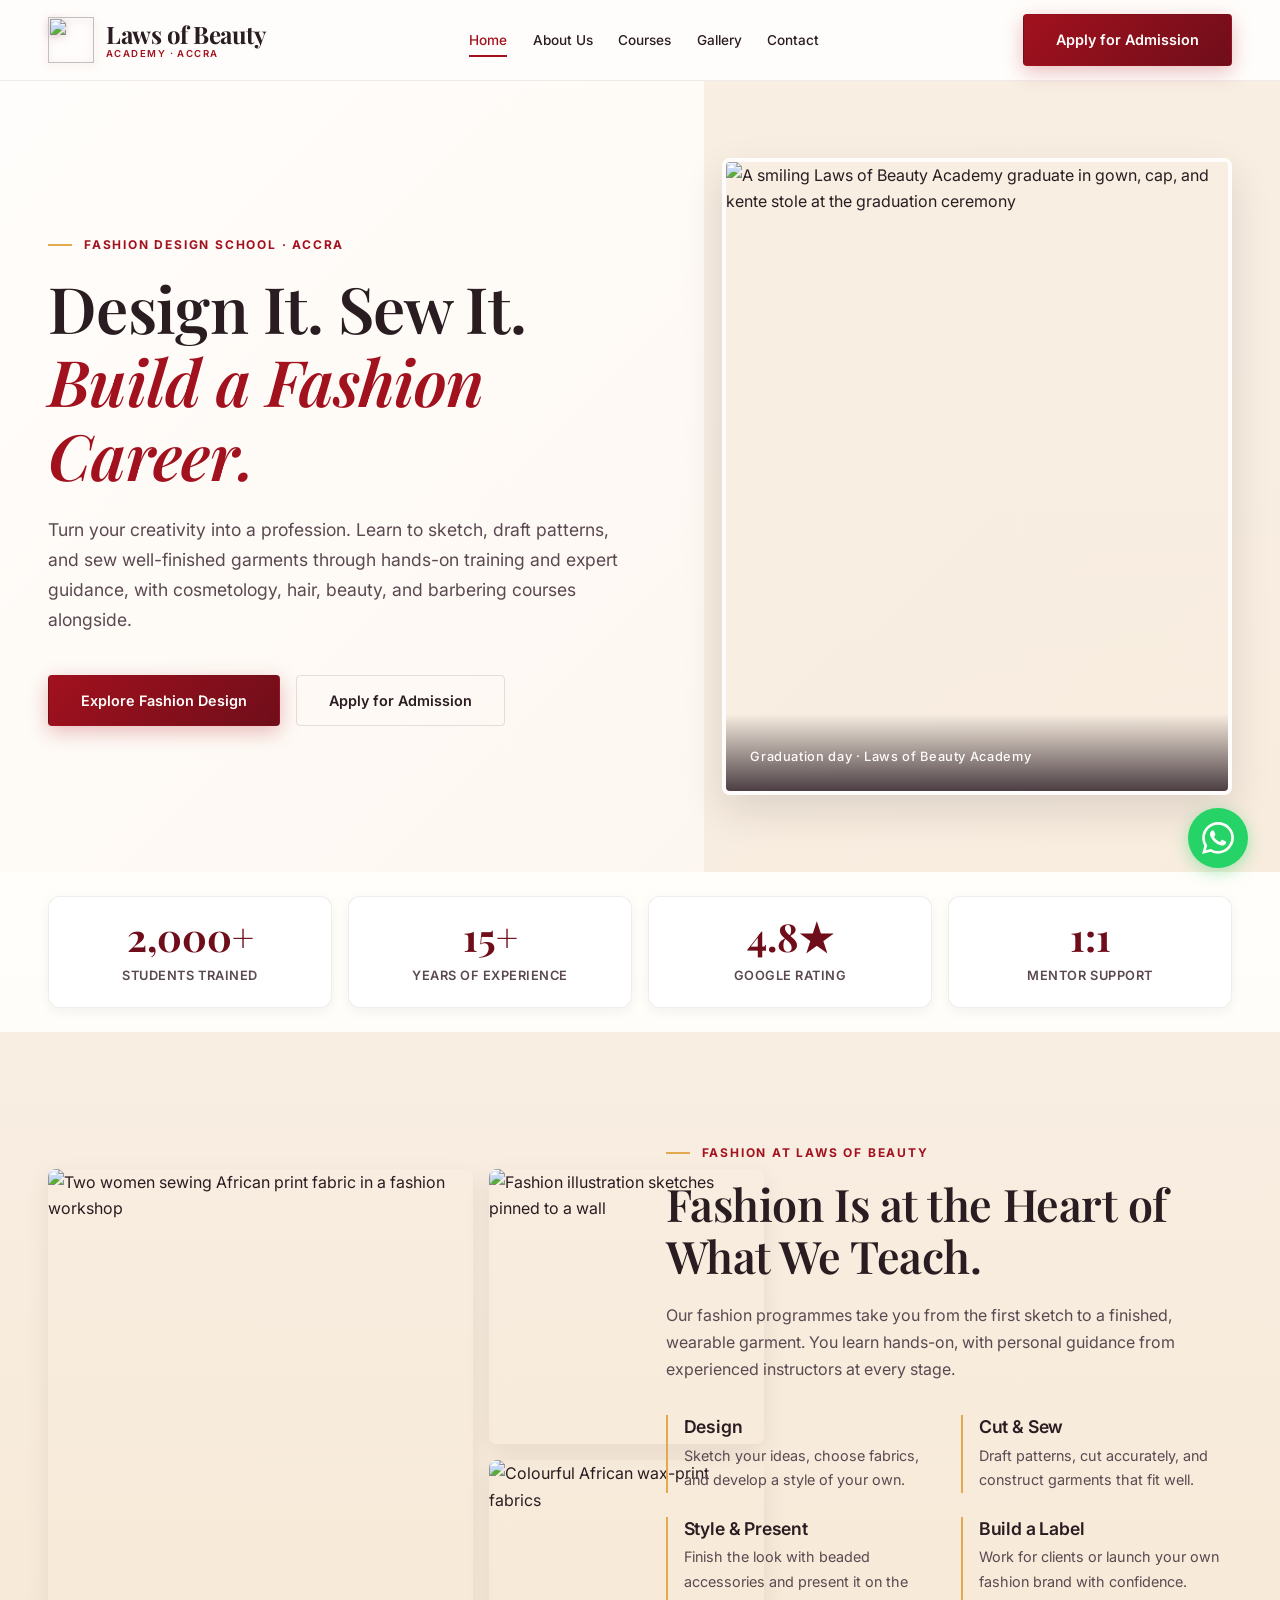
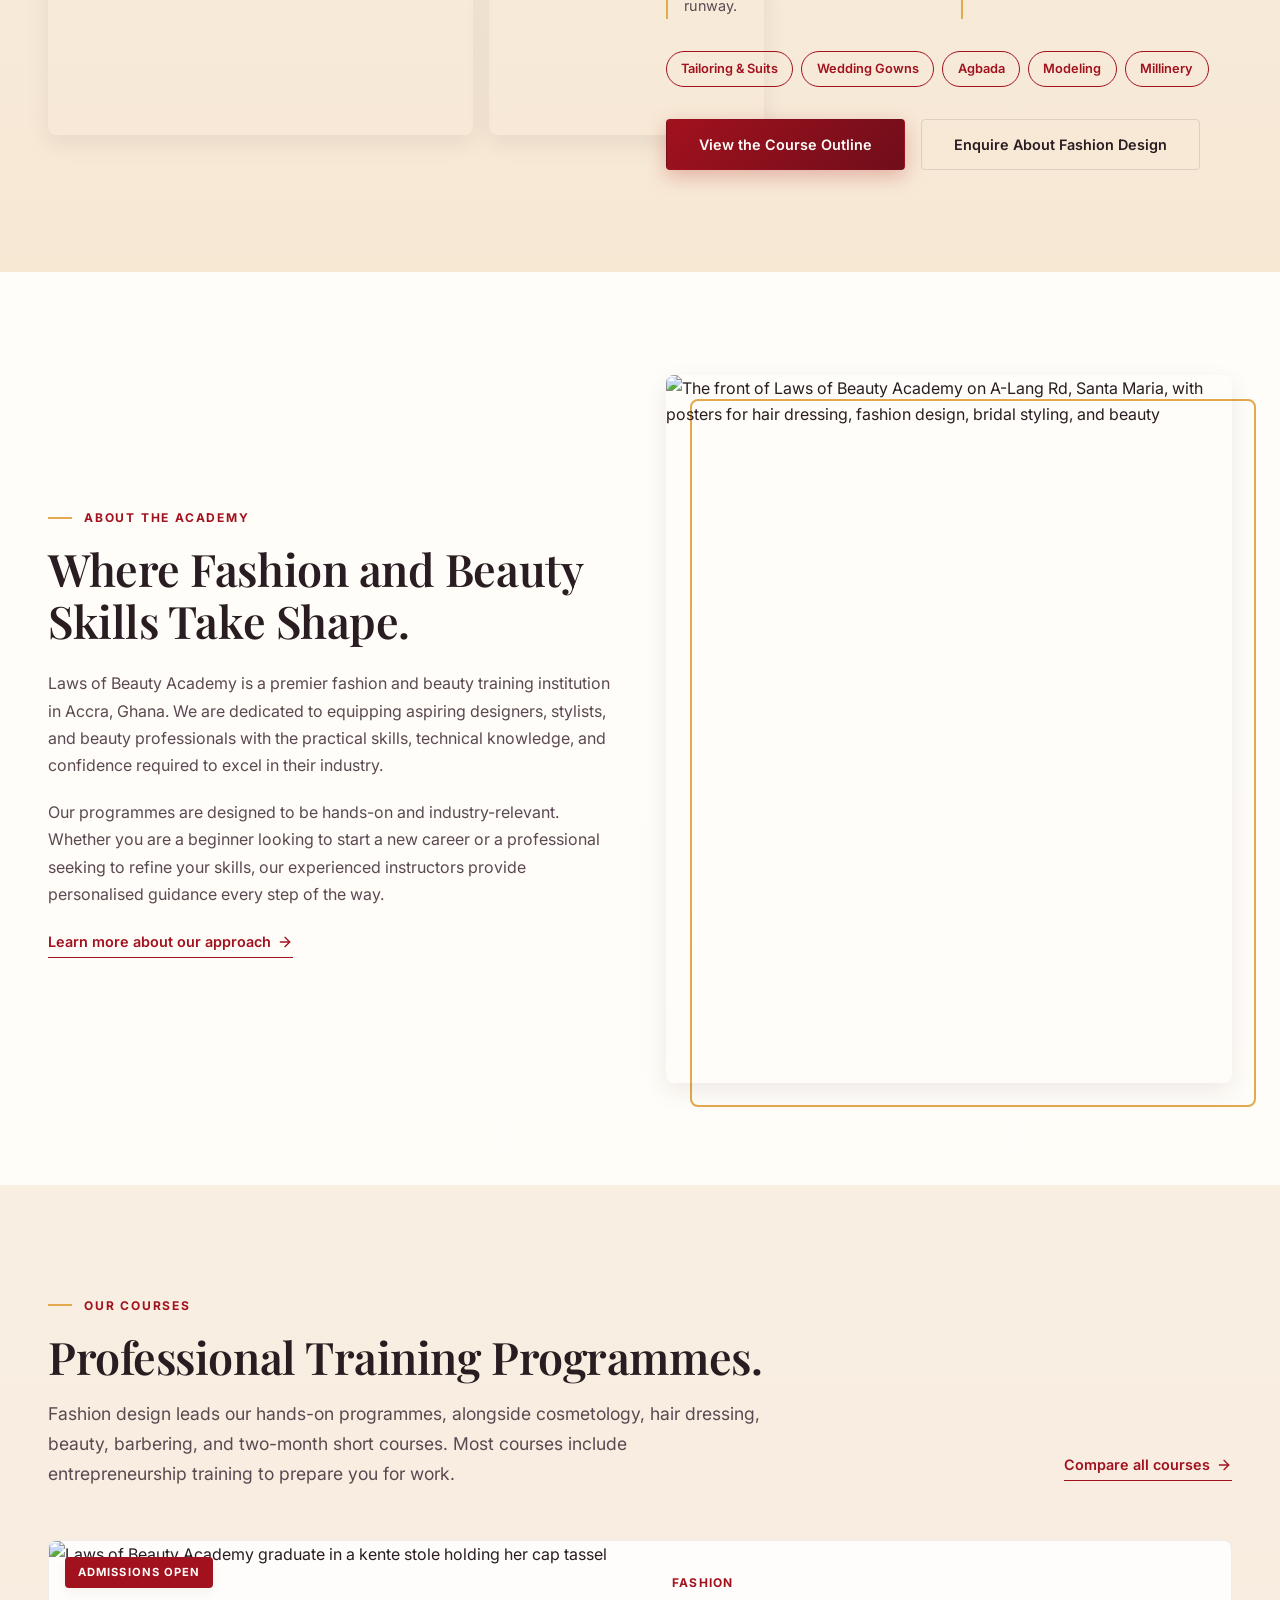
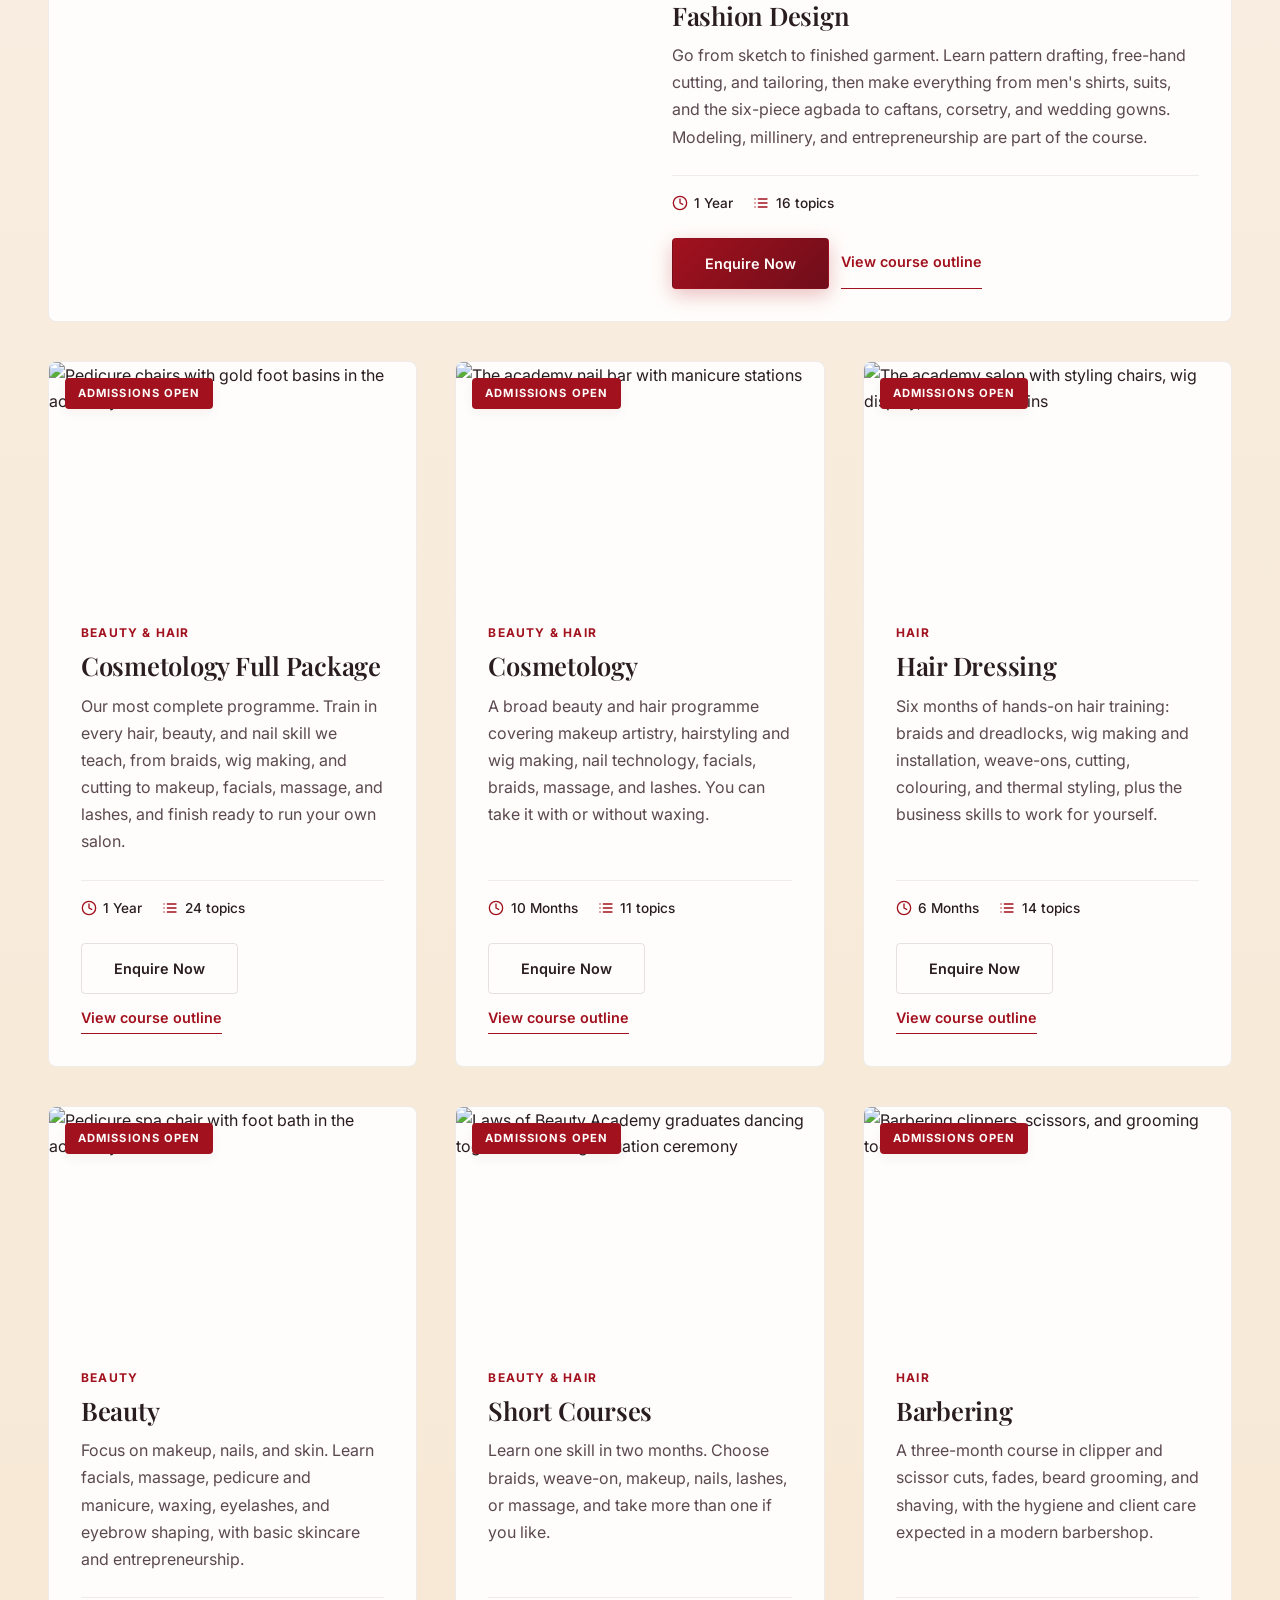
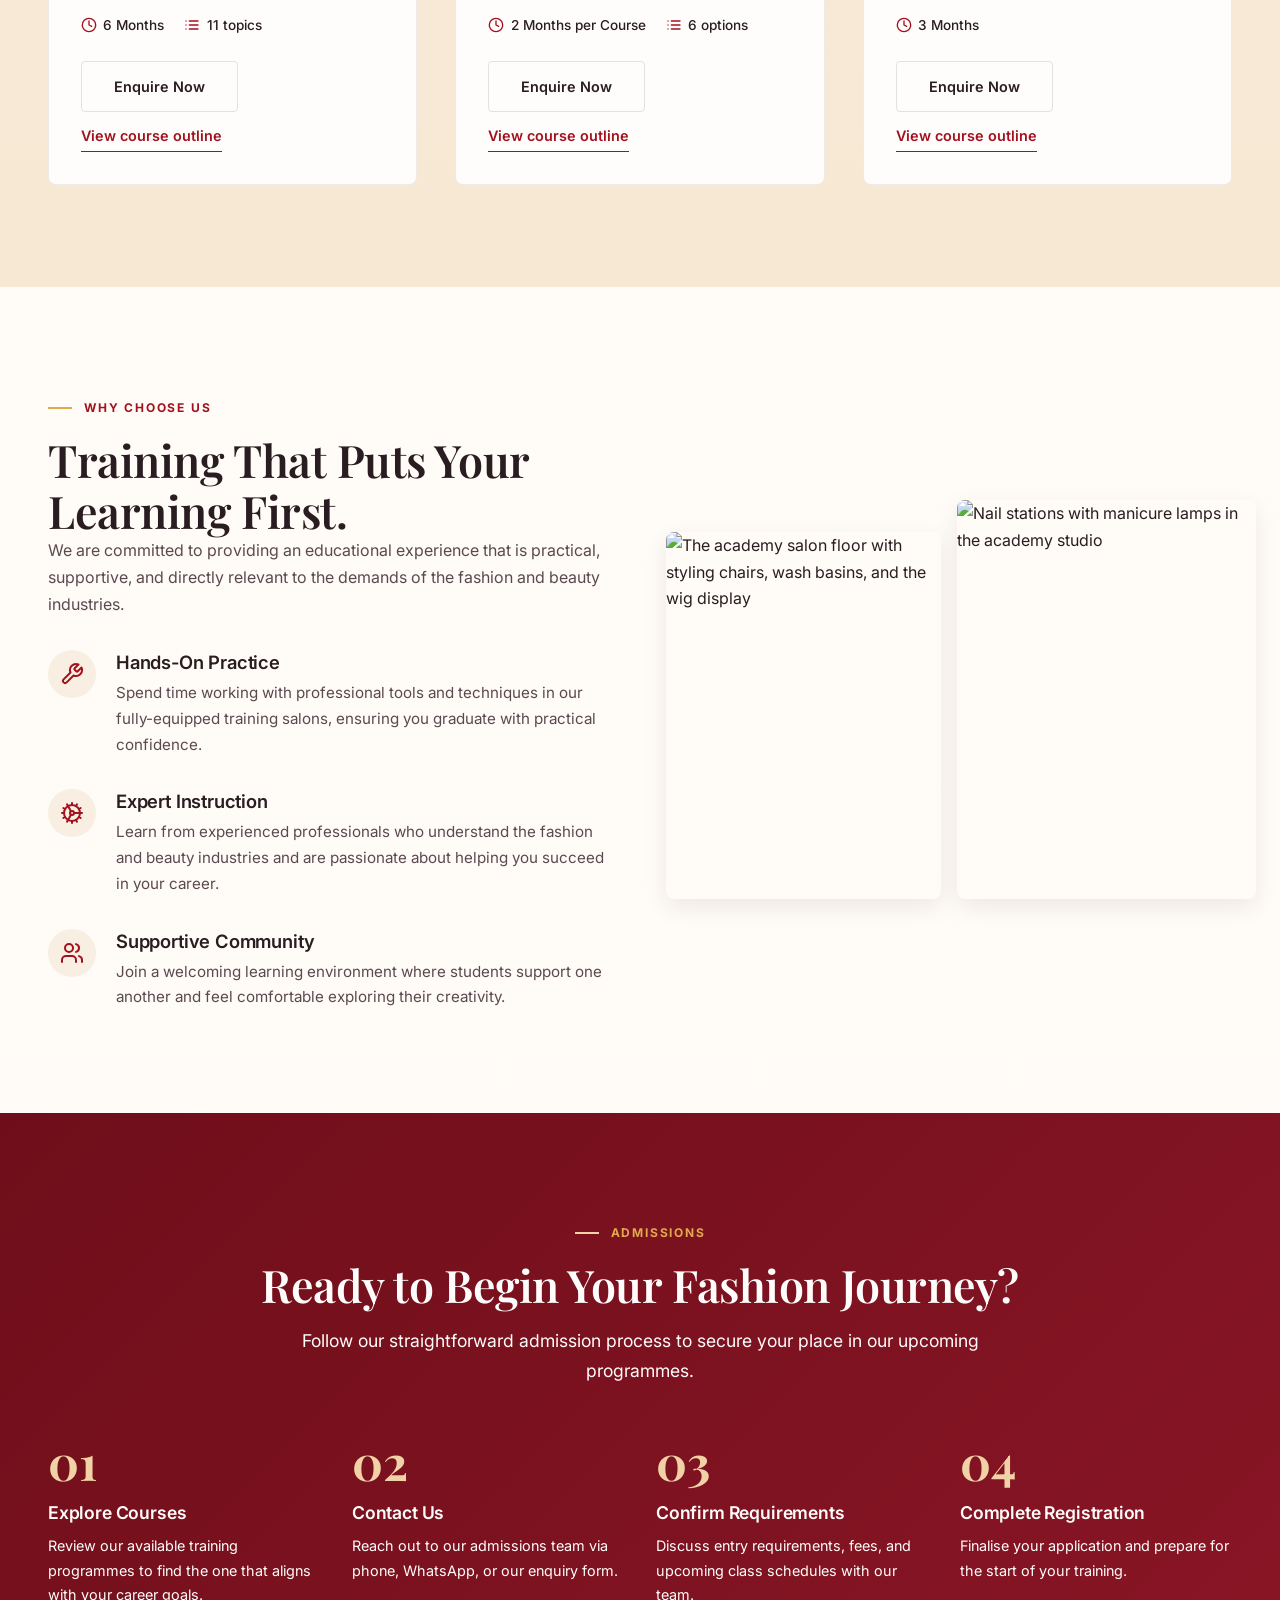
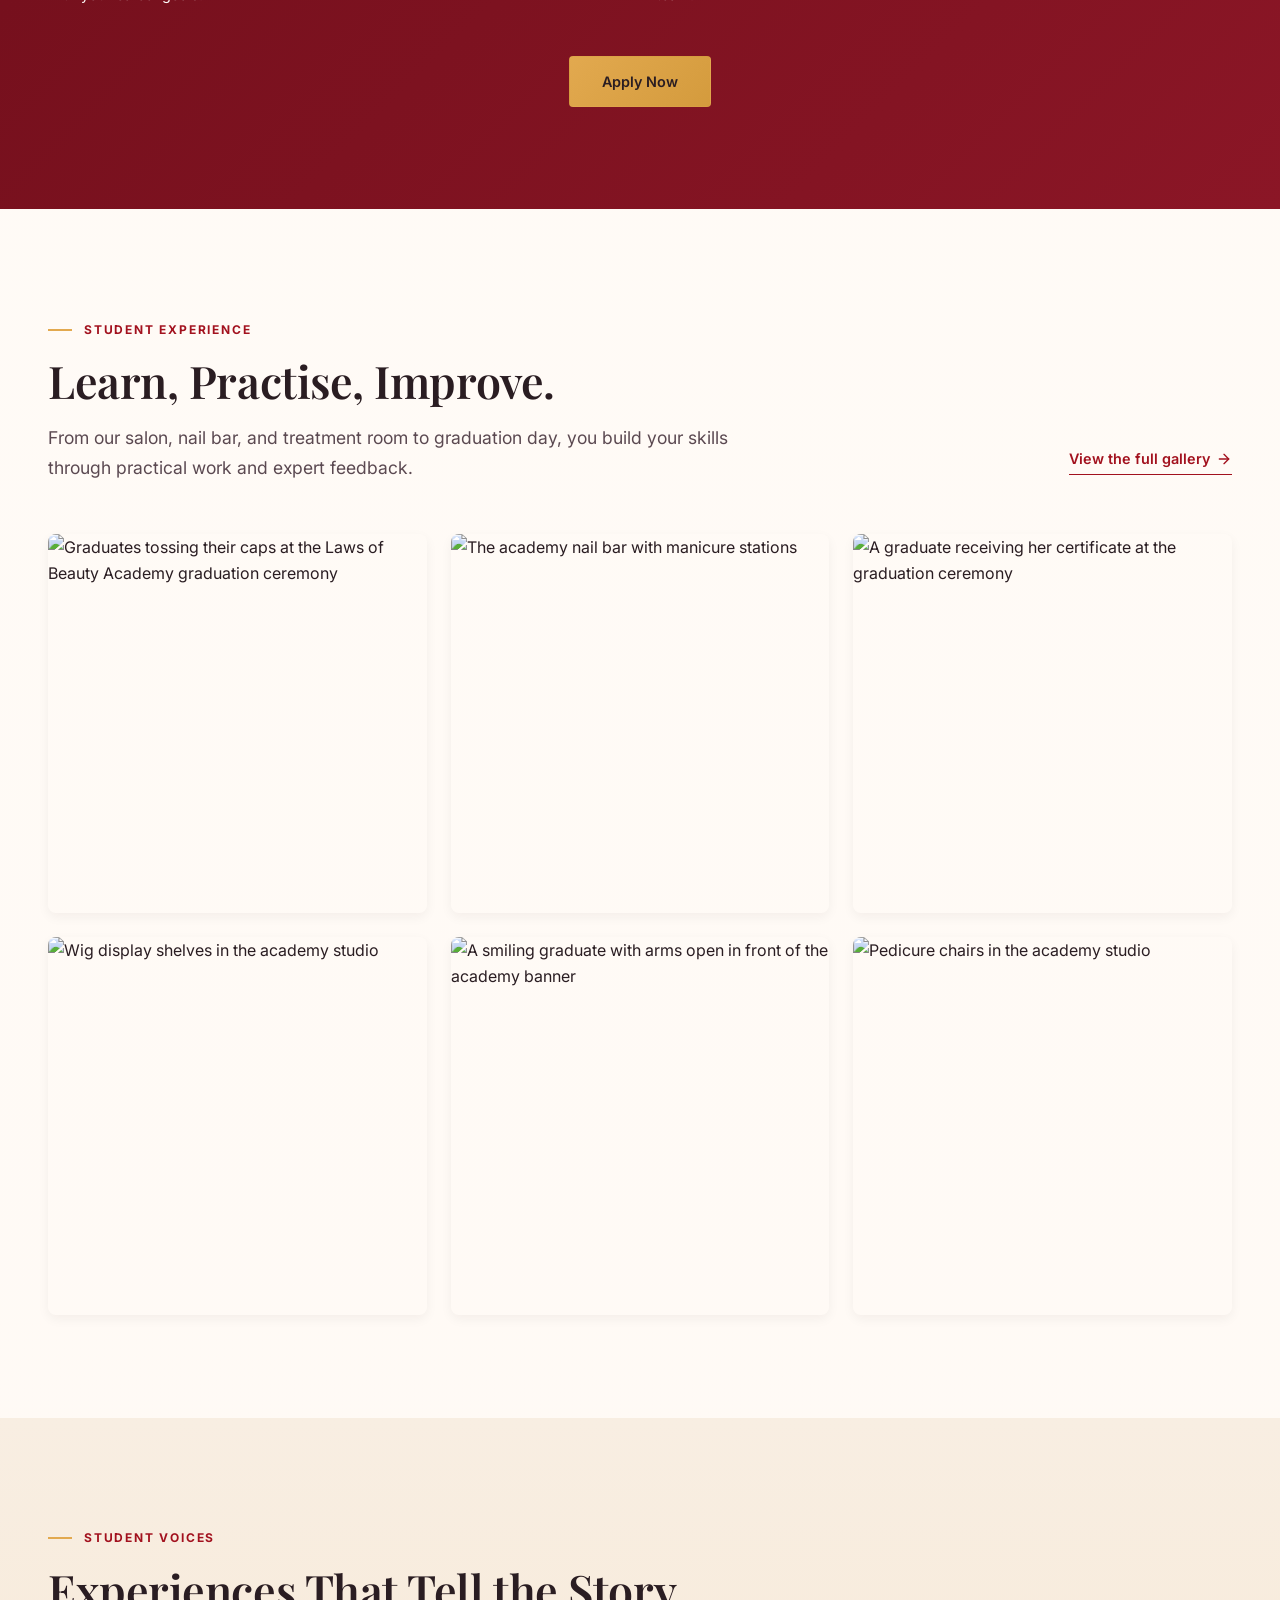
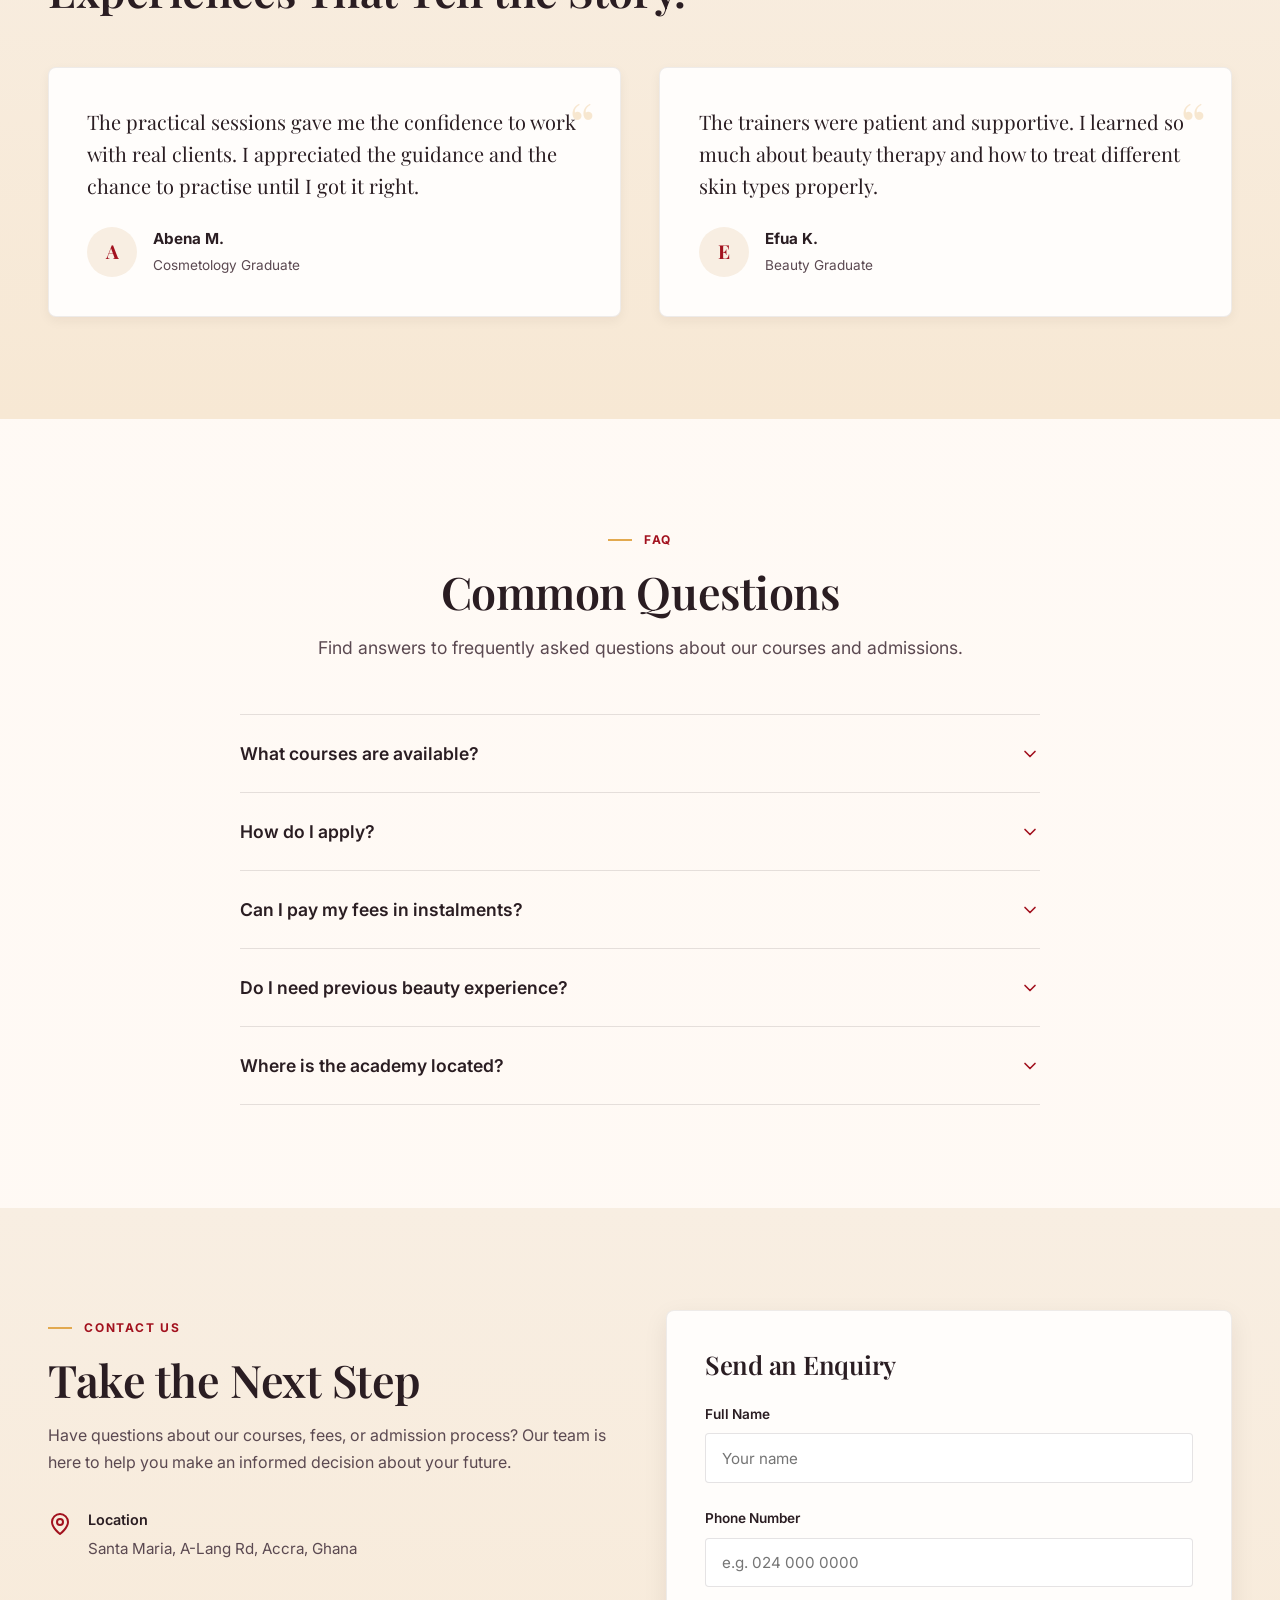
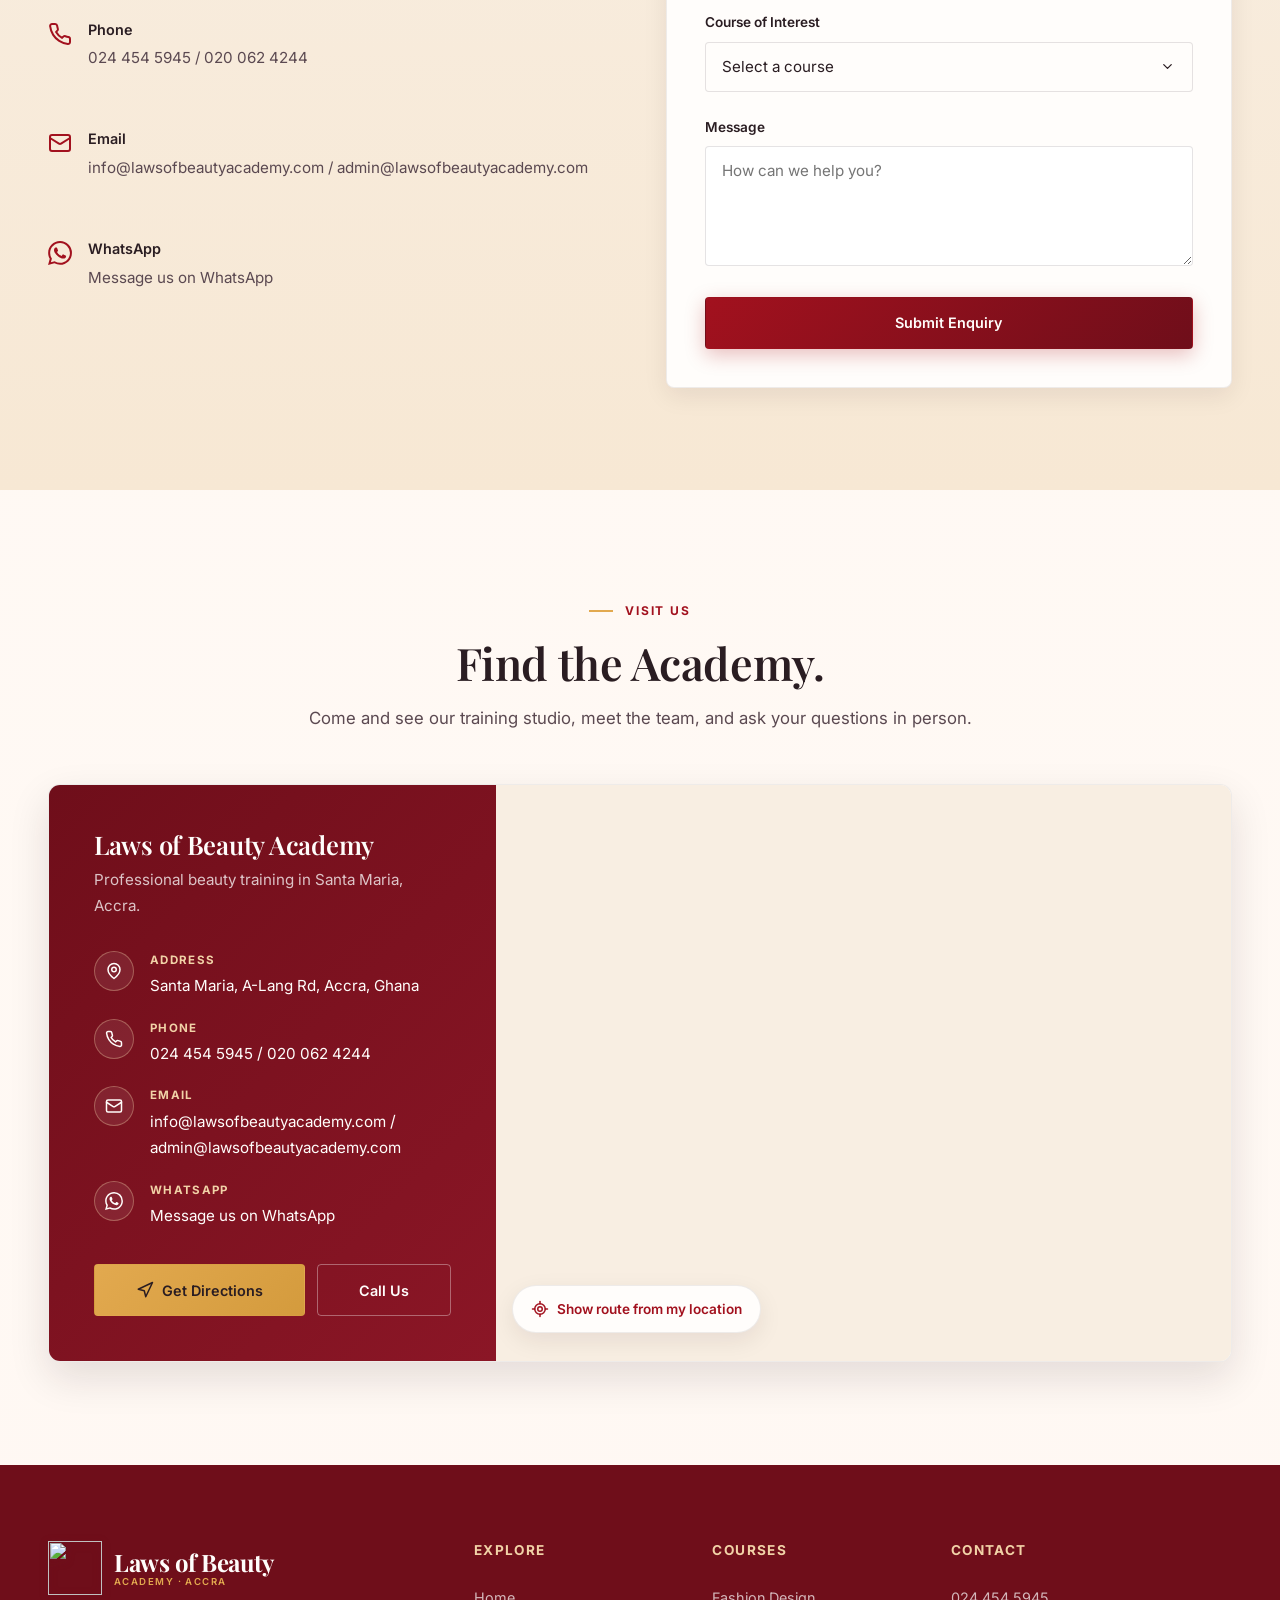
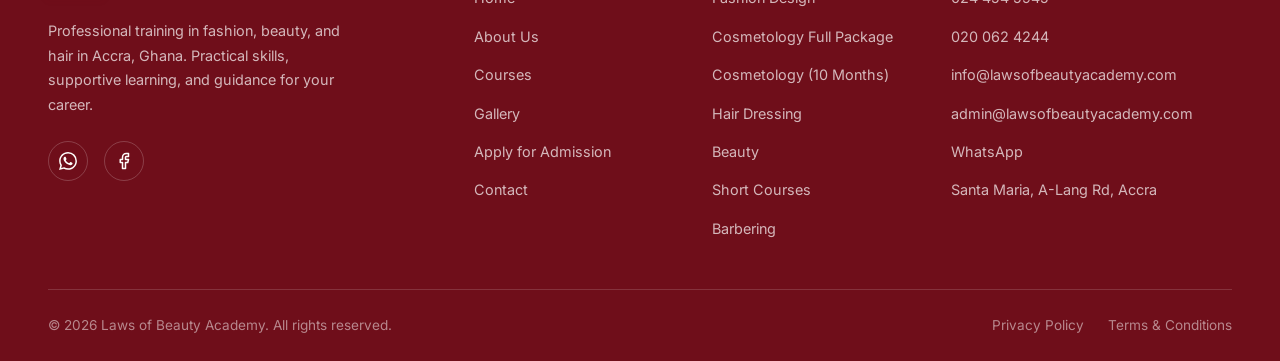
==== index.html @ aee8ca38 "Add academy email addresses, Google verification and .com domain - info@lawsofbeautyacademy.com and " ====
<!DOCTYPE html>
<html lang="en">
<head>
  <meta charset="UTF-8" />
  <meta name="viewport" content="width=device-width, initial-scale=1.0" />
  <meta name="theme-color" content="#6F0E1A" />

  <title>Laws of Beauty Academy | Fashion Design, Beauty &amp; Hair Training in Accra, Ghana</title>
  <meta name="description" content="Laws of Beauty Academy offers professional, hands-on training in Accra, Ghana. Courses in fashion design, cosmetology, hair dressing, beauty, barbering, and two-month short courses. Admissions in progress." />
  <meta name="robots" content="index, follow" />
  <meta name="google-site-verification" content="Buu4IGlBsAHcLjvgV3xppCVrr1PXDCC77AEnCCOS7qg" />
  <link rel="canonical" href="https://www.lawsofbeautyacademy.com/" />

  <meta property="og:type" content="website" />
  <meta property="og:site_name" content="Laws of Beauty Academy" />
  <meta property="og:locale" content="en_GH" />
  <meta property="og:title" content="Laws of Beauty Academy | Fashion Design, Beauty &amp; Hair Training in Accra, Ghana" />
  <meta property="og:description" content="Laws of Beauty Academy offers professional, hands-on training in Accra, Ghana. Courses in fashion design, cosmetology, hair dressing, beauty, barbering, and two-month short courses. Admissions in progress." />
  <meta property="og:url" content="https://www.lawsofbeautyacademy.com/" />
  <meta property="og:image" content="https://www.lawsofbeautyacademy.com/assets/img/og-image.png" />
  <meta property="og:image:width" content="1200" />
  <meta property="og:image:height" content="630" />
  <meta name="twitter:card" content="summary_large_image" />

  <link rel="icon" href="assets/img/favicon.ico" sizes="48x48" />
  <link rel="icon" href="assets/img/favicon-32.png" type="image/png" sizes="32x32" />
  <link rel="apple-touch-icon" href="assets/img/apple-touch-icon.png" />
  <link rel="manifest" href="site.webmanifest" />

  <link rel="preconnect" href="https://fonts.googleapis.com" />
  <link rel="preconnect" href="https://fonts.gstatic.com" crossorigin />
  <link rel="preconnect" href="https://images.unsplash.com" />
  <link href="https://fonts.googleapis.com/css2?family=Inter:wght@400;500;600;700&family=Playfair+Display:ital,wght@0,400;0,500;0,600;0,700;1,400;1,500&display=swap" rel="stylesheet" />
  <link rel="stylesheet" href="assets/css/styles.css" />
  <script type="application/ld+json">
  {
    "@context": "https://schema.org",
    "@type": [
      "EducationalOrganization",
      "LocalBusiness"
    ],
    "name": "Laws of Beauty Academy",
    "description": "Professional, hands-on training in fashion design, beauty, and hair in Accra, Ghana.",
    "url": "https://www.lawsofbeautyacademy.com/",
    "image": "https://www.lawsofbeautyacademy.com/assets/img/og-image.png",
    "logo": "https://www.lawsofbeautyacademy.com/assets/img/logo-full.jpg",
    "telephone": [
      "+233244545945",
      "+233200624244"
    ],
    "email": [
      "info@lawsofbeautyacademy.com",
      "admin@lawsofbeautyacademy.com"
    ],
    "address": {
      "@type": "PostalAddress",
      "streetAddress": "A-Lang Rd, Santa Maria",
      "addressLocality": "Accra",
      "addressCountry": "GH"
    },
    "geo": {
      "@type": "GeoCoordinates",
      "latitude": 5.5975005,
      "longitude": -0.2749825
    },
    "hasMap": "https://www.google.com/maps?cid=10413602134288226385"
  }
  </script>
</head>
<body>
  <a class="skip-link" href="#main">Skip to main content</a>

  <!-- ==========================================================================
       HEADER
       ========================================================================== -->
  <header class="site-header" id="site-header">
    <div class="container header-inner">
      <a href="index.html" class="logo" aria-label="Laws of Beauty Academy home">
        <img class="logo-mark" src="assets/img/logo-mark.webp" alt="" width="46" height="46" />
        <span class="logo-text">
          Laws of Beauty
          <small>Academy · Accra</small>
        </span>
      </a>

      <nav class="main-nav" aria-label="Main navigation">
        <a href="index.html" aria-current="page">Home</a>
        <a href="index.html#about">About Us</a>
        <a href="courses.html">Courses</a>
        <a href="gallery.html">Gallery</a>
        <a href="index.html#contact">Contact</a>
      </nav>

      <a href="apply.html" class="btn btn--primary header-cta">Apply for Admission</a>

      <button class="menu-toggle" id="menu-toggle" aria-label="Open navigation menu" aria-expanded="false" aria-controls="mobile-nav">
        <svg class="icon-menu" xmlns="http://www.w3.org/2000/svg" width="24" height="24" viewBox="0 0 24 24" fill="none" stroke="currentColor" stroke-width="2" stroke-linecap="round" stroke-linejoin="round"><line x1="4" x2="20" y1="6" y2="6"/><line x1="4" x2="20" y1="12" y2="12"/><line x1="4" x2="20" y1="18" y2="18"/></svg>
        <svg class="icon-close" xmlns="http://www.w3.org/2000/svg" width="24" height="24" viewBox="0 0 24 24" fill="none" stroke="currentColor" stroke-width="2" stroke-linecap="round" stroke-linejoin="round"><line x1="18" x2="6" y1="6" y2="18"/><line x1="6" x2="18" y1="6" y2="18"/></svg>
      </button>
    </div>
  </header>

  <nav class="mobile-nav" id="mobile-nav" aria-label="Mobile navigation">
    <a href="index.html" aria-current="page">Home</a>
    <a href="index.html#about">About Us</a>
    <a href="courses.html">Courses</a>
    <a href="gallery.html">Gallery</a>
    <a href="index.html#contact">Contact</a>
    <a href="apply.html" class="btn btn--primary">Apply for Admission</a>
  </nav>

  <main id="main">
    <!-- ==========================================================================
         HERO
         ========================================================================== -->
    <section class="hero">
      <div class="container hero-inner">
        <div class="hero-content">
          <span class="eyebrow">Fashion Design School · Accra</span>
          <h1>Design It. Sew It. <em>Build a Fashion Career.</em></h1>
          <p>
            Turn your creativity into a profession. Learn to sketch, draft patterns, and sew well-finished garments through hands-on training and expert guidance, with cosmetology, hair, beauty, and barbering courses alongside.
          </p>
          <div class="btn-group">
            <a href="#fashion" class="btn btn--primary">Explore Fashion Design</a>
            <a href="apply.html?course=fashion-design#application-form" class="btn btn--secondary">Apply for Admission</a>
          </div>
        </div>
        <div class="hero-media">
          <img
            src="assets/img/graduation/graduate-waving.webp"
            alt="A smiling Laws of Beauty Academy graduate in gown, cap, and kente stole at the graduation ceremony"
            width="600" height="900" fetchpriority="high"
          />
          <div class="hero-media-caption">Graduation day · Laws of Beauty Academy</div>
        </div>
      </div>
    </section>

    <section class="section stats-strip" aria-label="Academy highlights">
      <div class="container">
        <div class="stats-grid">
          <div class="stat-card">
            <strong>2,000+</strong>
            <span>Students Trained</span>
          </div>
          <div class="stat-card">
            <strong>15+</strong>
            <span>Years of Experience</span>
          </div>
          <div class="stat-card">
            <strong>4.8★</strong>
            <span>Google Rating</span>
          </div>
          <div class="stat-card">
            <strong>1:1</strong>
            <span>Mentor Support</span>
          </div>
        </div>
      </div>
    </section>

    <!-- ==========================================================================
         FASHION SPOTLIGHT
         ========================================================================== -->
    <section class="section section--cream" id="fashion">
      <div class="container">
        <div class="fashion-grid">
          <div class="fashion-media">
            <img src="https://images.unsplash.com/photo-1790943780822-9918073fe9f1?q=80&w=900&auto=format&fit=crop" alt="Two women sewing African print fabric in a fashion workshop" width="600" height="800" loading="lazy" decoding="async" />
            <img src="https://images.unsplash.com/photo-1557777586-f6682739fcf3?q=80&w=600&auto=format&fit=crop" alt="Fashion illustration sketches pinned to a wall" width="400" height="400" loading="lazy" decoding="async" />
            <img src="https://images.unsplash.com/photo-1768212565426-58b089b6386d?q=80&w=600&auto=format&fit=crop" alt="Colourful African wax-print fabrics" width="400" height="400" loading="lazy" decoding="async" />
          </div>

          <div class="fashion-content">
            <span class="eyebrow">Fashion at Laws of Beauty</span>
            <h2>Fashion Is at the Heart of What We Teach.</h2>
            <p>Our fashion programmes take you from the first sketch to a finished, wearable garment. You learn hands-on, with personal guidance from experienced instructors at every stage.</p>

            <div class="fashion-pillars">
              <div class="fashion-pillar">
                <h4>Design</h4>
                <p>Sketch your ideas, choose fabrics, and develop a style of your own.</p>
              </div>
              <div class="fashion-pillar">
                <h4>Cut &amp; Sew</h4>
                <p>Draft patterns, cut accurately, and construct garments that fit well.</p>
              </div>
              <div class="fashion-pillar">
                <h4>Style &amp; Present</h4>
                <p>Finish the look with beaded accessories and present it on the runway.</p>
              </div>
              <div class="fashion-pillar">
                <h4>Build a Label</h4>
                <p>Work for clients or launch your own fashion brand with confidence.</p>
              </div>
            </div>

            <div class="fashion-courses" aria-label="Fashion design topics">
              <a href="courses.html#fashion-design">Tailoring &amp; Suits</a>
              <a href="courses.html#fashion-design">Wedding Gowns</a>
              <a href="courses.html#fashion-design">Agbada</a>
              <a href="courses.html#fashion-design">Modeling</a>
              <a href="courses.html#fashion-design">Millinery</a>
            </div>

            <div class="btn-group">
              <a href="courses.html#fashion-design" class="btn btn--primary">View the Course Outline</a>
              <a href="apply.html?course=fashion-design#application-form" class="btn btn--secondary">Enquire About Fashion Design</a>
            </div>
          </div>
        </div>
      </div>
    </section>

    <!-- ==========================================================================
         ABOUT
         ========================================================================== -->
    <section class="section" id="about">
      <div class="container">
        <div class="about-grid">
          <div class="about-content">
            <span class="eyebrow">About the Academy</span>
            <h2>Where Fashion and Beauty Skills Take Shape.</h2>
            <p>
              Laws of Beauty Academy is a premier fashion and beauty training institution in Accra, Ghana. We are dedicated to equipping aspiring designers, stylists, and beauty professionals with the practical skills, technical knowledge, and confidence required to excel in their industry.
            </p>
            <p>
              Our programmes are designed to be hands-on and industry-relevant. Whether you are a beginner looking to start a new career or a professional seeking to refine your skills, our experienced instructors provide personalised guidance every step of the way.
            </p>
            <a href="#experience" class="text-link">
              Learn more about our approach
              <svg xmlns="http://www.w3.org/2000/svg" width="16" height="16" viewBox="0 0 24 24" fill="none" stroke="currentColor" stroke-width="2" stroke-linecap="round" stroke-linejoin="round"><line x1="5" x2="19" y1="12" y2="12"/><polyline points="12 5 19 12 12 19"/></svg>
            </a>
          </div>
          <div class="about-media">
            <img
              src="assets/img/graduation/academy-front.webp"
              alt="The front of Laws of Beauty Academy on A-Lang Rd, Santa Maria, with posters for hair dressing, fashion design, bridal styling, and beauty"
              width="600" height="750" loading="lazy"
            />
          </div>
        </div>
      </div>
    </section>

    <!-- ==========================================================================
         COURSES
         ========================================================================== -->
    <section class="section section--cream" id="courses">
      <div class="container">
        <div class="section-header section-header--split">
          <div>
            <span class="eyebrow">Our Courses</span>
            <h2>Professional Training Programmes.</h2>
            <p>Fashion design leads our hands-on programmes, alongside cosmetology, hair dressing, beauty, barbering, and two-month short courses. Most courses include entrepreneurship training to prepare you for work.</p>
          </div>
          <a href="courses.html" class="text-link">
            Compare all courses
            <svg xmlns="http://www.w3.org/2000/svg" width="16" height="16" viewBox="0 0 24 24" fill="none" stroke="currentColor" stroke-width="2" stroke-linecap="round" stroke-linejoin="round" aria-hidden="true"><line x1="5" x2="19" y1="12" y2="12"/><polyline points="12 5 19 12 12 19"/></svg>
          </a>
        </div>

        <div class="course-grid">

          <article class="course-card course-card--featured">
            <div class="course-card__image">
              <img src="assets/img/graduation/graduate-tassel.webp" alt="Laws of Beauty Academy graduate in a kente stole holding her cap tassel" width="800" height="500" loading="lazy" decoding="async" />
              <span class="course-card__status course-card__status--open">Admissions Open</span>
            </div>
            <div class="course-card__body">
              <span class="course-card__category">Fashion</span>
              <h3>Fashion Design</h3>
              <p>Go from sketch to finished garment. Learn pattern drafting, free-hand cutting, and tailoring, then make everything from men's shirts, suits, and the six-piece agbada to caftans, corsetry, and wedding gowns. Modeling, millinery, and entrepreneurship are part of the course.</p>
              <div class="course-card__meta">
                <span class="course-meta-item"><svg xmlns="http://www.w3.org/2000/svg" viewBox="0 0 24 24" fill="none" stroke="currentColor" stroke-width="2" stroke-linecap="round" stroke-linejoin="round" aria-hidden="true"><circle cx="12" cy="12" r="10"/><polyline points="12 6 12 12 16 14"/></svg> 1 Year</span>
                <span class="course-meta-item"><svg xmlns="http://www.w3.org/2000/svg" viewBox="0 0 24 24" fill="none" stroke="currentColor" stroke-width="2" stroke-linecap="round" stroke-linejoin="round" aria-hidden="true"><line x1="8" y1="6" x2="21" y2="6"/><line x1="8" y1="12" x2="21" y2="12"/><line x1="8" y1="18" x2="21" y2="18"/><line x1="3" y1="6" x2="3.01" y2="6"/><line x1="3" y1="12" x2="3.01" y2="12"/><line x1="3" y1="18" x2="3.01" y2="18"/></svg> 16 topics</span>
              </div>
              <div class="course-card__actions">
                <a href="apply.html?course=fashion-design#application-form" class="btn btn--primary">Enquire Now</a>
                <a href="courses.html#fashion-design" class="text-link">View course outline</a>
              </div>
            </div>
          </article>

          <article class="course-card">
            <div class="course-card__image">
              <img src="assets/img/studio/pedicure-thrones.webp" alt="Pedicure chairs with gold foot basins in the academy studio" width="600" height="375" loading="lazy" decoding="async" />
              <span class="course-card__status course-card__status--open">Admissions Open</span>
            </div>
            <div class="course-card__body">
              <span class="course-card__category">Beauty &amp; Hair</span>
              <h3>Cosmetology Full Package</h3>
              <p>Our most complete programme. Train in every hair, beauty, and nail skill we teach, from braids, wig making, and cutting to makeup, facials, massage, and lashes, and finish ready to run your own salon.</p>
              <div class="course-card__meta">
                <span class="course-meta-item"><svg xmlns="http://www.w3.org/2000/svg" viewBox="0 0 24 24" fill="none" stroke="currentColor" stroke-width="2" stroke-linecap="round" stroke-linejoin="round" aria-hidden="true"><circle cx="12" cy="12" r="10"/><polyline points="12 6 12 12 16 14"/></svg> 1 Year</span>
                <span class="course-meta-item"><svg xmlns="http://www.w3.org/2000/svg" viewBox="0 0 24 24" fill="none" stroke="currentColor" stroke-width="2" stroke-linecap="round" stroke-linejoin="round" aria-hidden="true"><line x1="8" y1="6" x2="21" y2="6"/><line x1="8" y1="12" x2="21" y2="12"/><line x1="8" y1="18" x2="21" y2="18"/><line x1="3" y1="6" x2="3.01" y2="6"/><line x1="3" y1="12" x2="3.01" y2="12"/><line x1="3" y1="18" x2="3.01" y2="18"/></svg> 24 topics</span>
              </div>
              <div class="course-card__actions">
                <a href="apply.html?course=cosmetology-full#application-form" class="btn btn--secondary">Enquire Now</a>
                <a href="courses.html#cosmetology-full" class="text-link">View course outline</a>
              </div>
            </div>
          </article>

          <article class="course-card">
            <div class="course-card__image">
              <img src="assets/img/studio/nail-bar-overview.webp" alt="The academy nail bar with manicure stations" width="600" height="375" loading="lazy" decoding="async" />
              <span class="course-card__status course-card__status--open">Admissions Open</span>
            </div>
            <div class="course-card__body">
              <span class="course-card__category">Beauty &amp; Hair</span>
              <h3>Cosmetology</h3>
              <p>A broad beauty and hair programme covering makeup artistry, hairstyling and wig making, nail technology, facials, braids, massage, and lashes. You can take it with or without waxing.</p>
              <div class="course-card__meta">
                <span class="course-meta-item"><svg xmlns="http://www.w3.org/2000/svg" viewBox="0 0 24 24" fill="none" stroke="currentColor" stroke-width="2" stroke-linecap="round" stroke-linejoin="round" aria-hidden="true"><circle cx="12" cy="12" r="10"/><polyline points="12 6 12 12 16 14"/></svg> 10 Months</span>
                <span class="course-meta-item"><svg xmlns="http://www.w3.org/2000/svg" viewBox="0 0 24 24" fill="none" stroke="currentColor" stroke-width="2" stroke-linecap="round" stroke-linejoin="round" aria-hidden="true"><line x1="8" y1="6" x2="21" y2="6"/><line x1="8" y1="12" x2="21" y2="12"/><line x1="8" y1="18" x2="21" y2="18"/><line x1="3" y1="6" x2="3.01" y2="6"/><line x1="3" y1="12" x2="3.01" y2="12"/><line x1="3" y1="18" x2="3.01" y2="18"/></svg> 11 topics</span>
              </div>
              <div class="course-card__actions">
                <a href="apply.html?course=cosmetology#application-form" class="btn btn--secondary">Enquire Now</a>
                <a href="courses.html#cosmetology" class="text-link">View course outline</a>
              </div>
            </div>
          </article>

          <article class="course-card">
            <div class="course-card__image">
              <img src="assets/img/studio/salon-overview.webp" alt="The academy salon with styling chairs, wig display, and wash basins" width="600" height="375" loading="lazy" decoding="async" />
              <span class="course-card__status course-card__status--open">Admissions Open</span>
            </div>
            <div class="course-card__body">
              <span class="course-card__category">Hair</span>
              <h3>Hair Dressing</h3>
              <p>Six months of hands-on hair training: braids and dreadlocks, wig making and installation, weave-ons, cutting, colouring, and thermal styling, plus the business skills to work for yourself.</p>
              <div class="course-card__meta">
                <span class="course-meta-item"><svg xmlns="http://www.w3.org/2000/svg" viewBox="0 0 24 24" fill="none" stroke="currentColor" stroke-width="2" stroke-linecap="round" stroke-linejoin="round" aria-hidden="true"><circle cx="12" cy="12" r="10"/><polyline points="12 6 12 12 16 14"/></svg> 6 Months</span>
                <span class="course-meta-item"><svg xmlns="http://www.w3.org/2000/svg" viewBox="0 0 24 24" fill="none" stroke="currentColor" stroke-width="2" stroke-linecap="round" stroke-linejoin="round" aria-hidden="true"><line x1="8" y1="6" x2="21" y2="6"/><line x1="8" y1="12" x2="21" y2="12"/><line x1="8" y1="18" x2="21" y2="18"/><line x1="3" y1="6" x2="3.01" y2="6"/><line x1="3" y1="12" x2="3.01" y2="12"/><line x1="3" y1="18" x2="3.01" y2="18"/></svg> 14 topics</span>
              </div>
              <div class="course-card__actions">
                <a href="apply.html?course=hair-dressing#application-form" class="btn btn--secondary">Enquire Now</a>
                <a href="courses.html#hair-dressing" class="text-link">View course outline</a>
              </div>
            </div>
          </article>

          <article class="course-card">
            <div class="course-card__image">
              <img src="assets/img/studio/pedicure-spa-chair.webp" alt="Pedicure spa chair with foot bath in the academy studio" width="600" height="375" loading="lazy" decoding="async" />
              <span class="course-card__status course-card__status--open">Admissions Open</span>
            </div>
            <div class="course-card__body">
              <span class="course-card__category">Beauty</span>
              <h3>Beauty</h3>
              <p>Focus on makeup, nails, and skin. Learn facials, massage, pedicure and manicure, waxing, eyelashes, and eyebrow shaping, with basic skincare and entrepreneurship.</p>
              <div class="course-card__meta">
                <span class="course-meta-item"><svg xmlns="http://www.w3.org/2000/svg" viewBox="0 0 24 24" fill="none" stroke="currentColor" stroke-width="2" stroke-linecap="round" stroke-linejoin="round" aria-hidden="true"><circle cx="12" cy="12" r="10"/><polyline points="12 6 12 12 16 14"/></svg> 6 Months</span>
                <span class="course-meta-item"><svg xmlns="http://www.w3.org/2000/svg" viewBox="0 0 24 24" fill="none" stroke="currentColor" stroke-width="2" stroke-linecap="round" stroke-linejoin="round" aria-hidden="true"><line x1="8" y1="6" x2="21" y2="6"/><line x1="8" y1="12" x2="21" y2="12"/><line x1="8" y1="18" x2="21" y2="18"/><line x1="3" y1="6" x2="3.01" y2="6"/><line x1="3" y1="12" x2="3.01" y2="12"/><line x1="3" y1="18" x2="3.01" y2="18"/></svg> 11 topics</span>
              </div>
              <div class="course-card__actions">
                <a href="apply.html?course=beauty#application-form" class="btn btn--secondary">Enquire Now</a>
                <a href="courses.html#beauty" class="text-link">View course outline</a>
              </div>
            </div>
          </article>

          <article class="course-card">
            <div class="course-card__image">
              <img src="assets/img/graduation/graduates-dancing.webp" alt="Laws of Beauty Academy graduates dancing together at their graduation ceremony" width="600" height="375" loading="lazy" decoding="async" />
              <span class="course-card__status course-card__status--open">Admissions Open</span>
            </div>
            <div class="course-card__body">
              <span class="course-card__category">Beauty &amp; Hair</span>
              <h3>Short Courses</h3>
              <p>Learn one skill in two months. Choose braids, weave-on, makeup, nails, lashes, or massage, and take more than one if you like.</p>
              <div class="course-card__meta">
                <span class="course-meta-item"><svg xmlns="http://www.w3.org/2000/svg" viewBox="0 0 24 24" fill="none" stroke="currentColor" stroke-width="2" stroke-linecap="round" stroke-linejoin="round" aria-hidden="true"><circle cx="12" cy="12" r="10"/><polyline points="12 6 12 12 16 14"/></svg> 2 Months per Course</span>
                <span class="course-meta-item"><svg xmlns="http://www.w3.org/2000/svg" viewBox="0 0 24 24" fill="none" stroke="currentColor" stroke-width="2" stroke-linecap="round" stroke-linejoin="round" aria-hidden="true"><line x1="8" y1="6" x2="21" y2="6"/><line x1="8" y1="12" x2="21" y2="12"/><line x1="8" y1="18" x2="21" y2="18"/><line x1="3" y1="6" x2="3.01" y2="6"/><line x1="3" y1="12" x2="3.01" y2="12"/><line x1="3" y1="18" x2="3.01" y2="18"/></svg> 6 options</span>
              </div>
              <div class="course-card__actions">
                <a href="apply.html?course=short-courses#application-form" class="btn btn--secondary">Enquire Now</a>
                <a href="courses.html#short-courses" class="text-link">View course outline</a>
              </div>
            </div>
          </article>

          <article class="course-card">
            <div class="course-card__image">
              <img src="https://images.unsplash.com/photo-1621605815971-fbc98d665033?q=80&w=800&auto=format&fit=crop" alt="Barbering clippers, scissors, and grooming tools" width="600" height="375" loading="lazy" decoding="async" />
              <span class="course-card__status course-card__status--open">Admissions Open</span>
            </div>
            <div class="course-card__body">
              <span class="course-card__category">Hair</span>
              <h3>Barbering</h3>
              <p>A three-month course in clipper and scissor cuts, fades, beard grooming, and shaving, with the hygiene and client care expected in a modern barbershop.</p>
              <div class="course-card__meta">
                <span class="course-meta-item"><svg xmlns="http://www.w3.org/2000/svg" viewBox="0 0 24 24" fill="none" stroke="currentColor" stroke-width="2" stroke-linecap="round" stroke-linejoin="round" aria-hidden="true"><circle cx="12" cy="12" r="10"/><polyline points="12 6 12 12 16 14"/></svg> 3 Months</span>
              </div>
              <div class="course-card__actions">
                <a href="apply.html?course=barbering#application-form" class="btn btn--secondary">Enquire Now</a>
                <a href="courses.html#barbering" class="text-link">View course outline</a>
              </div>
            </div>
          </article>
        </div>
      </div>
    </section>

    <!-- ==========================================================================
         WHY CHOOSE US
         ========================================================================== -->
    <section class="section">
      <div class="container">
        <div class="why-grid">
          <div class="why-content">
            <span class="eyebrow">Why Choose Us</span>
            <h2>Training That Puts Your Learning First.</h2>
            <p>We are committed to providing an educational experience that is practical, supportive, and directly relevant to the demands of the fashion and beauty industries.</p>
            
            <div class="why-list">
              <div class="why-item">
                <div class="why-item__icon">
                  <svg xmlns="http://www.w3.org/2000/svg" width="24" height="24" viewBox="0 0 24 24" fill="none" stroke="currentColor" stroke-width="2" stroke-linecap="round" stroke-linejoin="round"><path d="M14.7 6.3a1 1 0 0 0 0 1.4l1.6 1.6a1 1 0 0 0 1.4 0l3.77-3.77a6 6 0 0 1-7.94 7.94l-6.91 6.91a2.12 2.12 0 0 1-3-3l6.91-6.91a6 6 0 0 1 7.94-7.94l-3.76 3.76z"/></svg>
                </div>
                <div>
                  <h4>Hands-On Practice</h4>
                  <p>Spend time working with professional tools and techniques in our fully-equipped training salons, ensuring you graduate with practical confidence.</p>
                </div>
              </div>
              
              <div class="why-item">
                <div class="why-item__icon">
                  <svg xmlns="http://www.w3.org/2000/svg" width="24" height="24" viewBox="0 0 24 24" fill="none" stroke="currentColor" stroke-width="2" stroke-linecap="round" stroke-linejoin="round"><path d="M12 20a8 8 0 1 0 0-16 8 8 0 0 0 0 16Z"/><path d="M12 14a2 2 0 1 0 0-4 2 2 0 0 0 0 4Z"/><path d="M12 2v2"/><path d="M12 22v-2"/><path d="m17 20.66-1-1.73"/><path d="M11 10.27 7 3.34"/><path d="m20.66 17-1.73-1"/><path d="m3.34 7 1.73 1"/><path d="M14 12h8"/><path d="M2 12h2"/><path d="m20.66 7-1.73 1"/><path d="m3.34 17 1.73-1"/><path d="m17 3.34-1 1.73"/><path d="m11 13.73-4 6.93"/></svg>
                </div>
                <div>
                  <h4>Expert Instruction</h4>
                  <p>Learn from experienced professionals who understand the fashion and beauty industries and are passionate about helping you succeed in your career.</p>
                </div>
              </div>
              
              <div class="why-item">
                <div class="why-item__icon">
                  <svg xmlns="http://www.w3.org/2000/svg" width="24" height="24" viewBox="0 0 24 24" fill="none" stroke="currentColor" stroke-width="2" stroke-linecap="round" stroke-linejoin="round"><path d="M16 21v-2a4 4 0 0 0-4-4H6a4 4 0 0 0-4 4v2"/><circle cx="9" cy="7" r="4"/><path d="M22 21v-2a4 4 0 0 0-3-3.87"/><path d="M16 3.13a4 4 0 0 1 0 7.75"/></svg>
                </div>
                <div>
                  <h4>Supportive Community</h4>
                  <p>Join a welcoming learning environment where students support one another and feel comfortable exploring their creativity.</p>
                </div>
              </div>
            </div>
          </div>
          <div class="why-media">
            <img src="assets/img/studio/salon-floor.webp" alt="The academy salon floor with styling chairs, wash basins, and the wig display" width="400" height="533" loading="lazy" decoding="async" />
            <img src="assets/img/studio/nail-station.webp" alt="Nail stations with manicure lamps in the academy studio" width="400" height="533" loading="lazy" decoding="async" />
          </div>
        </div>
      </div>
    </section>

    <!-- ==========================================================================
         ADMISSION PROCESS
         ========================================================================== -->
    <section class="section section--maroon" id="admission">
      <div class="container">
        <div class="section-header section-header--center">
          <span class="eyebrow">Admissions</span>
          <h2>Ready to Begin Your Fashion Journey?</h2>
          <p>Follow our straightforward admission process to secure your place in our upcoming programmes.</p>
        </div>
        
        <div class="process-grid">
          <div class="process-step">
            <div class="process-step__number">01</div>
            <h4>Explore Courses</h4>
            <p>Review our available training programmes to find the one that aligns with your career goals.</p>
          </div>
          <div class="process-step">
            <div class="process-step__number">02</div>
            <h4>Contact Us</h4>
            <p>Reach out to our admissions team via phone, WhatsApp, or our enquiry form.</p>
          </div>
          <div class="process-step">
            <div class="process-step__number">03</div>
            <h4>Confirm Requirements</h4>
            <p>Discuss entry requirements, fees, and upcoming class schedules with our team.</p>
          </div>
          <div class="process-step">
            <div class="process-step__number">04</div>
            <h4>Complete Registration</h4>
            <p>Finalise your application and prepare for the start of your training.</p>
          </div>
        </div>
        
        <div class="section-cta">
          <a href="apply.html" class="btn btn--gold">Apply Now</a>
        </div>
      </div>
    </section>

    <!-- ==========================================================================
         STUDENT EXPERIENCE / GALLERY
         ========================================================================== -->
    <section class="section" id="experience">
      <div class="container">
        <div class="section-header section-header--split">
          <div>
            <span class="eyebrow">Student Experience</span>
            <h2>Learn, Practise, Improve.</h2>
            <p>From our salon, nail bar, and treatment room to graduation day, you build your skills through practical work and expert feedback.</p>
          </div>
          <a href="gallery.html" class="text-link">
            View the full gallery
            <svg xmlns="http://www.w3.org/2000/svg" width="16" height="16" viewBox="0 0 24 24" fill="none" stroke="currentColor" stroke-width="2" stroke-linecap="round" stroke-linejoin="round"><line x1="5" x2="19" y1="12" y2="12"/><polyline points="12 5 19 12 12 19"/></svg>
          </a>
        </div>

        <div class="gallery-grid" id="gallery">
          <a href="gallery.html" class="gallery-item">
            <img src="assets/img/graduation/graduates-cap-toss.webp" alt="Graduates tossing their caps at the Laws of Beauty Academy graduation ceremony" width="400" height="400" loading="lazy" decoding="async" />
            <div class="gallery-item__overlay">Graduation Day</div>
          </a>
          <a href="gallery.html" class="gallery-item">
            <img src="assets/img/studio/nail-bar-overview.webp" alt="The academy nail bar with manicure stations" width="400" height="400" loading="lazy" decoding="async" />
            <div class="gallery-item__overlay">Our Studio</div>
          </a>
          <a href="gallery.html" class="gallery-item">
            <img src="assets/img/graduation/certificate-presentation.webp" alt="A graduate receiving her certificate at the graduation ceremony" width="400" height="400" loading="lazy" decoding="async" />
            <div class="gallery-item__overlay">Certificate Presentation</div>
          </a>
          <a href="gallery.html" class="gallery-item">
            <img src="assets/img/studio/wig-display.webp" alt="Wig display shelves in the academy studio" width="400" height="400" loading="lazy" decoding="async" />
            <div class="gallery-item__overlay">Wig Display</div>
          </a>
          <a href="gallery.html" class="gallery-item">
            <img src="assets/img/graduation/graduate-arms-open.webp" alt="A smiling graduate with arms open in front of the academy banner" width="400" height="400" loading="lazy" decoding="async" />
            <div class="gallery-item__overlay">Proud Graduate</div>
          </a>
          <a href="gallery.html" class="gallery-item">
            <img src="assets/img/studio/pedicure-thrones.webp" alt="Pedicure chairs in the academy studio" width="400" height="400" loading="lazy" decoding="async" />
            <div class="gallery-item__overlay">Pedicure Lounge</div>
          </a>
        </div>
      </div>
    </section>

    <!-- ==========================================================================
         TESTIMONIALS
         ========================================================================== -->
    <section class="section section--cream">
      <div class="container">
        <div class="section-header">
          <span class="eyebrow">Student Voices</span>
          <h2>Experiences That Tell the Story.</h2>
        </div>
        
        <div class="testimonial-grid">
          <div class="testimonial-card">
            <span class="testimonial-card__quote" aria-hidden="true">&ldquo;</span>
            <blockquote>The practical sessions gave me the confidence to work with real clients. I appreciated the guidance and the chance to practise until I got it right.</blockquote>
            <div class="testimonial-card__author">
              <div class="testimonial-card__avatar" aria-hidden="true">A</div>
              <div class="testimonial-card__author-info">
                <strong>Abena M.</strong>
                <span>Cosmetology Graduate</span>
              </div>
            </div>
          </div>
          <div class="testimonial-card">
            <span class="testimonial-card__quote" aria-hidden="true">&ldquo;</span>
            <blockquote>The trainers were patient and supportive. I learned so much about beauty therapy and how to treat different skin types properly.</blockquote>
            <div class="testimonial-card__author">
              <div class="testimonial-card__avatar" aria-hidden="true">E</div>
              <div class="testimonial-card__author-info">
                <strong>Efua K.</strong>
                <span>Beauty Graduate</span>
              </div>
            </div>
          </div>
        </div>
      </div>
    </section>

    <!-- ==========================================================================
         FAQ
         ========================================================================== -->
    <section class="section">
      <div class="container">
        <div class="section-header section-header--center">
          <span class="eyebrow">FAQ</span>
          <h2>Common Questions</h2>
          <p>Find answers to frequently asked questions about our courses and admissions.</p>
        </div>
        
        <div class="faq-list">
          <div class="faq-item">
            <button class="faq-question" aria-expanded="false">
              What courses are available?
              <svg xmlns="http://www.w3.org/2000/svg" width="20" height="20" viewBox="0 0 24 24" fill="none" stroke="currentColor" stroke-width="2" stroke-linecap="round" stroke-linejoin="round"><polyline points="6 9 12 15 18 9"/></svg>
            </button>
            <div class="faq-answer">
              <div class="faq-answer-inner">
                We offer Fashion Design (1 year), Cosmetology Full Package (1 year), Cosmetology (10 months), Hair Dressing (6 months), Beauty (6 months), Barbering (3 months), and two-month Short Courses in braids, weave-on, makeup, nails, lashes, and massage. Please contact our admissions team for upcoming start dates.
              </div>
            </div>
          </div>
          <div class="faq-item">
            <button class="faq-question" aria-expanded="false">
              How do I apply?
              <svg xmlns="http://www.w3.org/2000/svg" width="20" height="20" viewBox="0 0 24 24" fill="none" stroke="currentColor" stroke-width="2" stroke-linecap="round" stroke-linejoin="round"><polyline points="6 9 12 15 18 9"/></svg>
            </button>
            <div class="faq-answer">
              <div class="faq-answer-inner">
                Start by exploring our courses, then contact our admissions team to confirm availability, fees, and the registration process. We will guide you through each step.
              </div>
            </div>
          </div>
          <div class="faq-item">
            <button class="faq-question" aria-expanded="false">
              Can I pay my fees in instalments?
              <svg xmlns="http://www.w3.org/2000/svg" width="20" height="20" viewBox="0 0 24 24" fill="none" stroke="currentColor" stroke-width="2" stroke-linecap="round" stroke-linejoin="round"><polyline points="6 9 12 15 18 9"/></svg>
            </button>
            <div class="faq-answer">
              <div class="faq-answer-inner">
                Yes. Tuition fees can be paid in instalments. Admission forms are free, and the practical items you use in training are provided by the school. Please note that fees paid are not refundable.
              </div>
            </div>
          </div>
          <div class="faq-item">
            <button class="faq-question" aria-expanded="false">
              Do I need previous beauty experience?
              <svg xmlns="http://www.w3.org/2000/svg" width="20" height="20" viewBox="0 0 24 24" fill="none" stroke="currentColor" stroke-width="2" stroke-linecap="round" stroke-linejoin="round"><polyline points="6 9 12 15 18 9"/></svg>
            </button>
            <div class="faq-answer">
              <div class="faq-answer-inner">
                Most of our programmes are suitable for beginners. Some advanced courses may have prerequisites. Our admissions team can advise you on the best starting point.
              </div>
            </div>
          </div>
          <div class="faq-item">
            <button class="faq-question" aria-expanded="false">
              Where is the academy located?
              <svg xmlns="http://www.w3.org/2000/svg" width="20" height="20" viewBox="0 0 24 24" fill="none" stroke="currentColor" stroke-width="2" stroke-linecap="round" stroke-linejoin="round"><polyline points="6 9 12 15 18 9"/></svg>
            </button>
            <div class="faq-answer">
              <div class="faq-answer-inner">
                We are located at Santa Maria, A-Lang Rd, Accra. Please contact us if you need directions.
              </div>
            </div>
          </div>
        </div>
      </div>
    </section>

    <!-- ==========================================================================
         CONTACT
         ========================================================================== -->
    <section class="section section--cream" id="contact">
      <div class="container">
        <div class="contact-grid">
          <div class="contact-info">
            <span class="eyebrow">Contact Us</span>
            <h2>Take the Next Step</h2>
            <p>Have questions about our courses, fees, or admission process? Our team is here to help you make an informed decision about your future.</p>
            
            <div class="contact-details">
              <div class="contact-item">
                <svg xmlns="http://www.w3.org/2000/svg" width="24" height="24" viewBox="0 0 24 24" fill="none" stroke="currentColor" stroke-width="2" stroke-linecap="round" stroke-linejoin="round"><path d="M20 10c0 6-8 12-8 12s-8-6-8-12a8 8 0 0 1 16 0Z"/><circle cx="12" cy="10" r="3"/></svg>
                <div>
                  <strong>Location</strong>
                  <p>Santa Maria, A-Lang Rd, Accra, Ghana</p>
                </div>
              </div>
              
              <div class="contact-item">
                <svg xmlns="http://www.w3.org/2000/svg" width="24" height="24" viewBox="0 0 24 24" fill="none" stroke="currentColor" stroke-width="2" stroke-linecap="round" stroke-linejoin="round"><path d="M22 16.92v3a2 2 0 0 1-2.18 2 19.79 19.79 0 0 1-8.63-3.07 19.5 19.5 0 0 1-6-6 19.79 19.79 0 0 1-3.07-8.67A2 2 0 0 1 4.11 2h3a2 2 0 0 1 2 1.72 12.84 12.84 0 0 0 .7 2.81 2 2 0 0 1-.45 2.11L8.09 9.91a16 16 0 0 0 6 6l1.27-1.27a2 2 0 0 1 2.11-.45 12.84 12.84 0 0 0 2.81.7A2 2 0 0 1 22 16.92z"/></svg>
                <div>
                  <strong>Phone</strong>
                  <p><a href="tel:+233244545945">024 454 5945</a> / <a href="tel:+233200624244">020 062 4244</a></p>
                </div>
              </div>

              <div class="contact-item">
                <svg xmlns="http://www.w3.org/2000/svg" width="24" height="24" viewBox="0 0 24 24" fill="none" stroke="currentColor" stroke-width="2" stroke-linecap="round" stroke-linejoin="round"><rect width="20" height="16" x="2" y="4" rx="2"/><path d="m22 7-8.97 5.7a1.94 1.94 0 0 1-2.06 0L2 7"/></svg>
                <div>
                  <strong>Email</strong>
                  <p><a href="mailto:info@lawsofbeautyacademy.com">info@lawsofbeautyacademy.com</a> / <a href="mailto:admin@lawsofbeautyacademy.com">admin@lawsofbeautyacademy.com</a></p>
                </div>
              </div>
              
              <div class="contact-item">
                <svg xmlns="http://www.w3.org/2000/svg" width="24" height="24" viewBox="0 0 24 24" fill="currentColor"><path d="M17.472 14.382c-.297-.149-1.758-.867-2.03-.967-.273-.099-.471-.148-.67.15-.197.297-.767.966-.94 1.164-.173.199-.347.223-.644.075-.297-.15-1.255-.463-2.39-1.475-.883-.788-1.48-1.761-1.653-2.059-.173-.297-.018-.458.13-.606.134-.133.298-.347.446-.52.149-.174.198-.298.298-.497.099-.198.05-.371-.025-.52-.075-.149-.669-1.612-.916-2.207-.242-.579-.487-.5-.669-.51-.173-.008-.371-.01-.57-.01-.198 0-.52.074-.792.372-.272.297-1.04 1.016-1.04 2.479 0 1.462 1.065 2.875 1.213 3.074.149.198 2.096 3.2 5.077 4.487.709.306 1.262.489 1.694.625.712.227 1.36.195 1.871.118.571-.085 1.758-.719 2.006-1.413.248-.694.248-1.289.173-1.413-.074-.124-.272-.198-.57-.347m-5.421 7.403h-.004a9.87 9.87 0 0 1-5.031-1.378l-.361-.214-3.741.982.998-3.648-.235-.374a9.86 9.86 0 0 1-1.51-5.26c.001-5.45 4.436-9.884 9.888-9.884 2.64 0 5.122 1.03 6.988 2.898a9.825 9.825 0 0 1 2.893 6.994c-.003 5.45-4.437 9.884-9.885 9.884m8.413-18.297A11.815 11.815 0 0 0 12.05 0C5.495 0 .16 5.335.157 11.892c0 2.096.547 4.142 1.588 5.945L.057 24l6.305-1.654a11.882 11.882 0 0 0 5.683 1.448h.005c6.554 0 11.89-5.335 11.893-11.893a11.821 11.821 0 0 0-3.48-8.413Z"/></svg>
                <div>
                  <strong>WhatsApp</strong>
                  <p><a href="https://wa.me/233244545945" target="_blank" rel="noopener">Message us on WhatsApp</a></p>
                </div>
              </div>
            </div>
          </div>
          
          <div class="contact-form">
            <h3>Send an Enquiry</h3>
            <form id="enquiry-form" aria-label="Admission enquiry form" data-whatsapp-form="Hello, I have an enquiry about Laws of Beauty Academy.">
              <div class="form-group">
                <label for="name">Full Name</label>
                <input type="text" id="name" name="name" data-label="Name" class="form-control" placeholder="Your name" autocomplete="name" required />
              </div>
              <div class="form-group">
                <label for="phone">Phone Number</label>
                <input type="tel" id="phone" name="phone" data-label="Phone" class="form-control" placeholder="e.g. 024 000 0000" autocomplete="tel" required />
              </div>
              <div class="form-group">
                <label for="course">Course of Interest</label>
                <select id="course" name="course" data-label="Course of interest" class="form-control" required>
                  <option value="">Select a course</option>
                  <option value="fashion-design">Fashion Design</option>
                  <option value="cosmetology-full">Cosmetology Full Package</option>
                  <option value="cosmetology">Cosmetology (10 Months)</option>
                  <option value="hair-dressing">Hair Dressing</option>
                  <option value="beauty">Beauty</option>
                  <option value="short-courses">Short Courses</option>
                  <option value="barbering">Barbering</option>
                </select>
              </div>
              <div class="form-group">
                <label for="message">Message</label>
                <textarea id="message" name="message" data-label="Message" class="form-control" placeholder="How can we help you?" required></textarea>
              </div>
              <button type="submit" class="btn btn--primary form-submit">Submit Enquiry</button>
              <div class="form-message" id="form-message" aria-live="polite">Thank you. WhatsApp has opened with your enquiry. Just tap send and our team will get back to you soon.</div>
            </form>
          </div>
        </div>
      </div>
    </section>
    <!-- ==========================================================================
         LOCATION
         ========================================================================== -->
    <section class="section" id="location">
      <div class="container">
        <div class="location-header">
          <span class="eyebrow">Visit Us</span>
          <h2>Find the Academy.</h2>
          <p>Come and see our training studio, meet the team, and ask your questions in person.</p>
        </div>

        <div class="location-card">
          <div class="location-details">
            <h3>Laws of Beauty Academy</h3>
            <p>Professional beauty training in Santa Maria, Accra.</p>

            <ul class="location-list">
              <li>
                <span class="location-list__icon" aria-hidden="true">
                  <svg xmlns="http://www.w3.org/2000/svg" viewBox="0 0 24 24" fill="none" stroke="currentColor" stroke-width="2" stroke-linecap="round" stroke-linejoin="round"><path d="M20 10c0 6-8 12-8 12s-8-6-8-12a8 8 0 0 1 16 0Z"/><circle cx="12" cy="10" r="3"/></svg>
                </span>
                <div>
                  <strong>Address</strong>
                  <a href="https://www.google.com/maps?cid=10413602134288226385" target="_blank" rel="noopener">Santa Maria, A-Lang Rd, Accra, Ghana</a>
                </div>
              </li>
              <li>
                <span class="location-list__icon" aria-hidden="true">
                  <svg xmlns="http://www.w3.org/2000/svg" viewBox="0 0 24 24" fill="none" stroke="currentColor" stroke-width="2" stroke-linecap="round" stroke-linejoin="round"><path d="M22 16.92v3a2 2 0 0 1-2.18 2 19.79 19.79 0 0 1-8.63-3.07 19.5 19.5 0 0 1-6-6 19.79 19.79 0 0 1-3.07-8.67A2 2 0 0 1 4.11 2h3a2 2 0 0 1 2 1.72 12.84 12.84 0 0 0 .7 2.81 2 2 0 0 1-.45 2.11L8.09 9.91a16 16 0 0 0 6 6l1.27-1.27a2 2 0 0 1 2.11-.45 12.84 12.84 0 0 0 2.81.7A2 2 0 0 1 22 16.92z"/></svg>
                </span>
                <div>
                  <strong>Phone</strong>
                  <a href="tel:+233244545945">024 454 5945</a> / <a href="tel:+233200624244">020 062 4244</a>
                </div>
              </li>
              <li>
                <span class="location-list__icon" aria-hidden="true">
                  <svg xmlns="http://www.w3.org/2000/svg" viewBox="0 0 24 24" fill="none" stroke="currentColor" stroke-width="2" stroke-linecap="round" stroke-linejoin="round"><rect width="20" height="16" x="2" y="4" rx="2"/><path d="m22 7-8.97 5.7a1.94 1.94 0 0 1-2.06 0L2 7"/></svg>
                </span>
                <div>
                  <strong>Email</strong>
                  <a href="mailto:info@lawsofbeautyacademy.com">info@lawsofbeautyacademy.com</a> / <a href="mailto:admin@lawsofbeautyacademy.com">admin@lawsofbeautyacademy.com</a>
                </div>
              </li>
              <li>
                <span class="location-list__icon" aria-hidden="true">
                  <svg xmlns="http://www.w3.org/2000/svg" viewBox="0 0 24 24" fill="currentColor"><path d="M17.472 14.382c-.297-.149-1.758-.867-2.03-.967-.273-.099-.471-.148-.67.15-.197.297-.767.966-.94 1.164-.173.199-.347.223-.644.075-.297-.15-1.255-.463-2.39-1.475-.883-.788-1.48-1.761-1.653-2.059-.173-.297-.018-.458.13-.606.134-.133.298-.347.446-.52.149-.174.198-.298.298-.497.099-.198.05-.371-.025-.52-.075-.149-.669-1.612-.916-2.207-.242-.579-.487-.5-.669-.51-.173-.008-.371-.01-.57-.01-.198 0-.52.074-.792.372-.272.297-1.04 1.016-1.04 2.479 0 1.462 1.065 2.875 1.213 3.074.149.198 2.096 3.2 5.077 4.487.709.306 1.262.489 1.694.625.712.227 1.36.195 1.871.118.571-.085 1.758-.719 2.006-1.413.248-.694.248-1.289.173-1.413-.074-.124-.272-.198-.57-.347m-5.421 7.403h-.004a9.87 9.87 0 0 1-5.031-1.378l-.361-.214-3.741.982.998-3.648-.235-.374a9.86 9.86 0 0 1-1.51-5.26c.001-5.45 4.436-9.884 9.888-9.884 2.64 0 5.122 1.03 6.988 2.898a9.825 9.825 0 0 1 2.893 6.994c-.003 5.45-4.437 9.884-9.885 9.884m8.413-18.297A11.815 11.815 0 0 0 12.05 0C5.495 0 .16 5.335.157 11.892c0 2.096.547 4.142 1.588 5.945L.057 24l6.305-1.654a11.882 11.882 0 0 0 5.683 1.448h.005c6.554 0 11.89-5.335 11.893-11.893a11.821 11.821 0 0 0-3.48-8.413Z"/></svg>
                </span>
                <div>
                  <strong>WhatsApp</strong>
                  <a href="https://wa.me/233244545945" target="_blank" rel="noopener">Message us on WhatsApp</a>
                </div>
              </li>
            </ul>

            <div class="location-actions">
              <a href="https://www.google.com/maps/dir/?api=1&amp;destination=Laws+of+Beauty+Academy,+A-Lang+Rd,+Accra" class="btn btn--gold" target="_blank" rel="noopener">
                <svg xmlns="http://www.w3.org/2000/svg" width="18" height="18" viewBox="0 0 24 24" fill="none" stroke="currentColor" stroke-width="2" stroke-linecap="round" stroke-linejoin="round" aria-hidden="true"><polygon points="3 11 22 2 13 21 11 13 3 11"/></svg>
                Get Directions
              </a>
              <a href="tel:+233244545945" class="btn btn--outline-light">Call Us</a>
            </div>
          </div>

          <div class="location-map">
            <iframe
              id="location-map"
              src="https://www.google.com/maps?q=Laws+of+Beauty+Academy,+A-Lang+Rd,+Accra&amp;ll=5.5975005,-0.2749825&amp;z=17&amp;output=embed"
              title="Map showing Laws of Beauty Academy, A-Lang Rd, Santa Maria, Accra"
              loading="lazy"
              referrerpolicy="no-referrer-when-downgrade"
              allowfullscreen
            ></iframe>

            <div class="locator">
              <button type="button" class="locate-btn" id="locate-btn">
                <svg xmlns="http://www.w3.org/2000/svg" viewBox="0 0 24 24" fill="none" stroke="currentColor" stroke-width="2" stroke-linecap="round" stroke-linejoin="round" aria-hidden="true"><circle cx="12" cy="12" r="3"/><path d="M12 2v3"/><path d="M12 19v3"/><path d="M2 12h3"/><path d="M19 12h3"/><circle cx="12" cy="12" r="7"/></svg>
                <span id="locate-label">Show route from my location</span>
              </button>
              <p class="locate-status" id="locate-status" aria-live="polite"></p>
            </div>
          </div>
        </div>
      </div>
    </section>
  </main>

  <!-- ==========================================================================
       FOOTER
       ========================================================================== -->
  <footer class="site-footer">
    <div class="container">
      <div class="footer-grid">
        <div class="footer-brand">
          <a href="index.html" class="logo" aria-label="Laws of Beauty Academy home">
            <img class="logo-mark" src="assets/img/logo-mark.webp" alt="" width="46" height="46" />
            <span class="logo-text">
              Laws of Beauty
              <small>Academy · Accra</small>
            </span>
          </a>
          <p>Professional training in fashion, beauty, and hair in Accra, Ghana. Practical skills, supportive learning, and guidance for your career.</p>
          <div class="footer-social">
            <a href="https://wa.me/233244545945" aria-label="WhatsApp" target="_blank" rel="noopener">
              <svg xmlns="http://www.w3.org/2000/svg" width="18" height="18" viewBox="0 0 24 24" fill="currentColor" aria-hidden="true"><path d="M17.472 14.382c-.297-.149-1.758-.867-2.03-.967-.273-.099-.471-.148-.67.15-.197.297-.767.966-.94 1.164-.173.199-.347.223-.644.075-.297-.15-1.255-.463-2.39-1.475-.883-.788-1.48-1.761-1.653-2.059-.173-.297-.018-.458.13-.606.134-.133.298-.347.446-.52.149-.174.198-.298.298-.497.099-.198.05-.371-.025-.52-.075-.149-.669-1.612-.916-2.207-.242-.579-.487-.5-.669-.51-.173-.008-.371-.01-.57-.01-.198 0-.52.074-.792.372-.272.297-1.04 1.016-1.04 2.479 0 1.462 1.065 2.875 1.213 3.074.149.198 2.096 3.2 5.077 4.487.709.306 1.262.489 1.694.625.712.227 1.36.195 1.871.118.571-.085 1.758-.719 2.006-1.413.248-.694.248-1.289.173-1.413-.074-.124-.272-.198-.57-.347m-5.421 7.403h-.004a9.87 9.87 0 0 1-5.031-1.378l-.361-.214-3.741.982.998-3.648-.235-.374a9.86 9.86 0 0 1-1.51-5.26c.001-5.45 4.436-9.884 9.888-9.884 2.64 0 5.122 1.03 6.988 2.898a9.825 9.825 0 0 1 2.893 6.994c-.003 5.45-4.437 9.884-9.885 9.884m8.413-18.297A11.815 11.815 0 0 0 12.05 0C5.495 0 .16 5.335.157 11.892c0 2.096.547 4.142 1.588 5.945L.057 24l6.305-1.654a11.882 11.882 0 0 0 5.683 1.448h.005c6.554 0 11.89-5.335 11.893-11.893a11.821 11.821 0 0 0-3.48-8.413Z"/></svg>
            </a>
            <!-- TODO: replace with the academy's Facebook page URL -->
            <a href="https://www.facebook.com/search/top?q=Laws%20of%20Beauty%20Academy" aria-label="Facebook" target="_blank" rel="noopener">
              <svg xmlns="http://www.w3.org/2000/svg" width="18" height="18" viewBox="0 0 24 24" fill="none" stroke="currentColor" stroke-width="2" stroke-linecap="round" stroke-linejoin="round" aria-hidden="true"><path d="M18 2h-3a5 5 0 0 0-5 5v3H7v4h3v8h4v-8h3l1-4h-4V7a1 1 0 0 1 1-1h3z"/></svg>
            </a>
          </div>
        </div>

        <div class="footer-col">
          <h4>Explore</h4>
          <ul>
            <li><a href="index.html">Home</a></li>
            <li><a href="index.html#about">About Us</a></li>
            <li><a href="courses.html">Courses</a></li>
            <li><a href="gallery.html">Gallery</a></li>
            <li><a href="apply.html">Apply for Admission</a></li>
            <li><a href="index.html#contact">Contact</a></li>
          </ul>
        </div>

        <div class="footer-col">
          <h4>Courses</h4>
          <ul>
            <li><a href="courses.html#fashion-design">Fashion Design</a></li>
            <li><a href="courses.html#cosmetology-full">Cosmetology Full Package</a></li>
            <li><a href="courses.html#cosmetology">Cosmetology (10 Months)</a></li>
            <li><a href="courses.html#hair-dressing">Hair Dressing</a></li>
            <li><a href="courses.html#beauty">Beauty</a></li>
            <li><a href="courses.html#short-courses">Short Courses</a></li>
            <li><a href="courses.html#barbering">Barbering</a></li>
          </ul>
        </div>

        <div class="footer-col">
          <h4>Contact</h4>
          <ul>
            <li><a href="tel:+233244545945">024 454 5945</a></li>
            <li><a href="tel:+233200624244">020 062 4244</a></li>
            <li><a href="mailto:info@lawsofbeautyacademy.com">info@lawsofbeautyacademy.com</a></li>
            <li><a href="mailto:admin@lawsofbeautyacademy.com">admin@lawsofbeautyacademy.com</a></li>
            <li><a href="https://wa.me/233244545945" target="_blank" rel="noopener">WhatsApp</a></li>
            <li><a href="https://www.google.com/maps?cid=10413602134288226385" target="_blank" rel="noopener">Santa Maria, A-Lang Rd, Accra</a></li>
          </ul>
        </div>
      </div>

      <div class="footer-bottom">
        <span>&copy; <span id="year">2026</span> Laws of Beauty Academy. All rights reserved.</span>
        <div class="footer-legal">
          <a href="privacy.html">Privacy Policy</a>
          <a href="terms.html">Terms &amp; Conditions</a>
        </div>
      </div>
    </div>
  </footer>

  <!-- WhatsApp Float -->
  <a href="https://wa.me/233244545945" class="whatsapp-float" target="_blank" rel="noopener" aria-label="Chat with us on WhatsApp">
    <svg xmlns="http://www.w3.org/2000/svg" viewBox="0 0 24 24" fill="currentColor" aria-hidden="true"><path d="M17.472 14.382c-.297-.149-1.758-.867-2.03-.967-.273-.099-.471-.148-.67.15-.197.297-.767.966-.94 1.164-.173.199-.347.223-.644.075-.297-.15-1.255-.463-2.39-1.475-.883-.788-1.48-1.761-1.653-2.059-.173-.297-.018-.458.13-.606.134-.133.298-.347.446-.52.149-.174.198-.298.298-.497.099-.198.05-.371-.025-.52-.075-.149-.669-1.612-.916-2.207-.242-.579-.487-.5-.669-.51-.173-.008-.371-.01-.57-.01-.198 0-.52.074-.792.372-.272.297-1.04 1.016-1.04 2.479 0 1.462 1.065 2.875 1.213 3.074.149.198 2.096 3.2 5.077 4.487.709.306 1.262.489 1.694.625.712.227 1.36.195 1.871.118.571-.085 1.758-.719 2.006-1.413.248-.694.248-1.289.173-1.413-.074-.124-.272-.198-.57-.347m-5.421 7.403h-.004a9.87 9.87 0 0 1-5.031-1.378l-.361-.214-3.741.982.998-3.648-.235-.374a9.86 9.86 0 0 1-1.51-5.26c.001-5.45 4.436-9.884 9.888-9.884 2.64 0 5.122 1.03 6.988 2.898a9.825 9.825 0 0 1 2.893 6.994c-.003 5.45-4.437 9.884-9.885 9.884m8.413-18.297A11.815 11.815 0 0 0 12.05 0C5.495 0 .16 5.335.157 11.892c0 2.096.547 4.142 1.588 5.945L.057 24l6.305-1.654a11.882 11.882 0 0 0 5.683 1.448h.005c6.554 0 11.89-5.335 11.893-11.893a11.821 11.821 0 0 0-3.48-8.413Z"/></svg>
  </a>

  <script src="assets/js/main.js" defer></script>
</body>
</html>
---- assets/css/styles.css ----
/* ==========================================================================
   Laws of Beauty Academy – site stylesheet
   Shared by every page. Sections 1–20 cover the core design system and the
   homepage; 21+ cover the inner pages.
   ========================================================================== */

/* ==========================================================================
   1. DESIGN SYSTEM & CSS VARIABLES
   ========================================================================== */
:root {
  /* Brand palette */
  --color-crimson: #A2111E;
  --color-maroon: #6F0E1A;
  --color-cherry: #BF2648;
  --color-marigold: #E2A94F;
  --color-champagne: #F1D2A7;
  --color-pale-gold: #F8E7C3;
  --color-white: #FFFDFB;
  --color-cream: #F8EEE2;
  --color-cream-strong: #F1E1CB;
  --color-charcoal: #2A1D22;
  --color-charcoal-soft: #5B4951;

  /* UI Colours */
  --color-border: rgba(42, 29, 34, 0.12);
  --color-border-light: rgba(42, 29, 34, 0.08);
  --color-text-muted: #5B4951;

  /* Typography */
  --font-serif: 'Playfair Display', Georgia, serif;
  --font-sans: 'Inter', -apple-system, BlinkMacSystemFont, 'Segoe UI', sans-serif;

  /* Spacing & Layout */
  --max-width: 1280px;
  --header-height: 80px;
  --section-padding: clamp(4rem, 8vw, 7rem);
  --container-padding: clamp(1.25rem, 4vw, 3rem);

  /* Transitions */
  --transition-fast: 0.2s ease;
  --transition-smooth: 0.4s cubic-bezier(0.22, 0.61, 0.36, 1);

  /* Shadows */
  --shadow-sm: 0 4px 12px rgba(33, 19, 28, 0.05);
  --shadow-md: 0 8px 24px rgba(33, 19, 28, 0.08);
  --shadow-lg: 0 16px 40px rgba(33, 19, 28, 0.12);
  --shadow-crimson: 0 6px 20px rgba(162, 4, 10, 0.25);
}

/* ==========================================================================
   2. RESET & BASE
   ========================================================================== */
*, *::before, *::after {
  box-sizing: border-box;
  margin: 0;
  padding: 0;
}

html {
  scroll-behavior: smooth;
  scroll-padding-top: calc(var(--header-height) + 1rem);
  -webkit-text-size-adjust: 100%;
}

body {
  font-family: var(--font-sans);
  background: linear-gradient(180deg, #fffefa 0%, #fff8f3 100%);
  color: var(--color-charcoal);
  line-height: 1.65;
  font-weight: 400;
  -webkit-font-smoothing: antialiased;
  -moz-osx-font-smoothing: grayscale;
  overflow-x: hidden;
}

img {
  max-width: 100%;
  height: auto;
  display: block;
}

a {
  color: inherit;
  text-decoration: none;
}

button {
  font: inherit;
  cursor: pointer;
  border: none;
  background: none;
  color: inherit;
}

ul, ol {
  list-style: none;
}

/* Accessibility */
:focus-visible {
  outline: 2px solid var(--color-crimson);
  outline-offset: 3px;
}

.sr-only {
  position: absolute;
  width: 1px;
  height: 1px;
  padding: 0;
  margin: -1px;
  overflow: hidden;
  clip: rect(0, 0, 0, 0);
  white-space: nowrap;
  border-width: 0;
}

@media (prefers-reduced-motion: reduce) {
  *, *::before, *::after {
    animation-duration: 0.01ms !important;
    animation-iteration-count: 1 !important;
    transition-duration: 0.01ms !important;
    scroll-behavior: auto !important;
  }
}

/* ==========================================================================
   3. TYPOGRAPHY
   ========================================================================== */
h1, h2, h3, h4 {
  font-family: var(--font-serif);
  font-weight: 600;
  line-height: 1.15;
  color: var(--color-charcoal);
  letter-spacing: -0.01em;
}

h1 { font-size: clamp(2.5rem, 5vw, 4rem); }
h2 { font-size: clamp(2rem, 3.5vw, 3rem); }
h3 { font-size: clamp(1.35rem, 2vw, 1.75rem); }
h4 { font-size: 1.1rem; font-family: var(--font-sans); font-weight: 600; line-height: 1.4; }

p {
  max-width: 65ch;
  color: var(--color-text-muted);
  line-height: 1.7;
}

.eyebrow {
  display: inline-flex;
  align-items: center;
  gap: 0.75rem;
  font-family: var(--font-sans);
  font-size: 0.75rem;
  font-weight: 700;
  letter-spacing: 0.15em;
  text-transform: uppercase;
  color: var(--color-crimson);
  margin-bottom: 1rem;
}

.eyebrow::before {
  content: '';
  width: 24px;
  height: 2px;
  background-color: var(--color-marigold);
}

.section-header {
  margin-bottom: clamp(2.5rem, 4vw, 4rem);
  max-width: 760px;
}

.section-header h2 {
  margin-bottom: 1rem;
}

.section-header p {
  font-size: 1.1rem;
}

.section-header--split {
  display: flex;
  justify-content: space-between;
  align-items: flex-end;
  gap: 2rem;
  max-width: none;
}

/* ==========================================================================
   4. LAYOUT UTILITIES
   ========================================================================== */
.container {
  width: 100%;
  max-width: var(--max-width);
  margin: 0 auto;
  padding: 0 var(--container-padding);
}

.section {
  padding: var(--section-padding) 0;
}

.section--cream {
  background: linear-gradient(180deg, var(--color-cream) 0%, #f7e8d4 100%);
}

.section--maroon {
  background: linear-gradient(135deg, var(--color-maroon) 0%, #8b1626 100%);
  color: var(--color-white);
}

.section--maroon h2, .section--maroon h3, .section--maroon h4, .section--maroon p {
  color: var(--color-white);
}

.section--maroon .eyebrow {
  color: var(--color-marigold);
}

.section--maroon .eyebrow::before {
  background-color: var(--color-champagne);
}

.grid-2 {
  display: grid;
  grid-template-columns: 1fr 1fr;
  gap: clamp(2rem, 4vw, 4rem);
  align-items: center;
}

/* ==========================================================================
   5. BUTTONS
   ========================================================================== */
.btn {
  display: inline-flex;
  align-items: center;
  justify-content: center;
  gap: 0.5rem;
  font-family: var(--font-sans);
  font-size: 0.9rem;
  font-weight: 600;
  padding: 1rem 2rem;
  border-radius: 4px;
  transition: all var(--transition-fast);
  border: 1px solid transparent;
  text-align: center;
  line-height: 1.2;
  white-space: nowrap;
}

.btn--primary {
  background: linear-gradient(135deg, var(--color-crimson) 0%, var(--color-maroon) 100%);
  color: var(--color-white);
  box-shadow: var(--shadow-crimson);
}

.btn--primary:hover {
  background: linear-gradient(135deg, var(--color-maroon) 0%, var(--color-crimson) 100%);
  transform: translateY(-2px);
}

.btn--secondary {
  background-color: transparent;
  color: var(--color-charcoal);
  border-color: var(--color-border);
}

.btn--secondary:hover {
  border-color: var(--color-charcoal);
  background-color: rgba(33, 19, 28, 0.03);
}

.btn--gold {
  background: linear-gradient(135deg, var(--color-marigold) 0%, #d49b3d 100%);
  color: var(--color-charcoal);
}

.btn--gold:hover {
  background: linear-gradient(135deg, #d49b3d 0%, var(--color-marigold) 100%);
  transform: translateY(-2px);
}

.btn--whatsapp {
  background-color: #25D366;
  color: var(--color-white);
}

.btn--whatsapp:hover {
  background-color: #1ebe5a;
  transform: translateY(-2px);
}

.btn-group {
  display: flex;
  flex-wrap: wrap;
  gap: 1rem;
}

.text-link {
  display: inline-flex;
  align-items: center;
  gap: 0.4rem;
  font-weight: 600;
  font-size: 0.9rem;
  color: var(--color-crimson);
  border-bottom: 1px solid var(--color-crimson);
  padding-bottom: 0.2rem;
  transition: color var(--transition-fast);
}

.text-link:hover {
  color: var(--color-maroon);
}

.text-link svg {
  transition: transform var(--transition-fast);
}

.text-link:hover svg {
  transform: translateX(4px);
}

/* ==========================================================================
   6. HEADER & NAVIGATION
   ========================================================================== */
.site-header {
  position: sticky;
  top: 0;
  z-index: 100;
  background-color: rgba(255, 253, 251, 0.92);
  backdrop-filter: blur(12px);
  -webkit-backdrop-filter: blur(12px);
  border-bottom: 1px solid var(--color-border-light);
  transition: box-shadow var(--transition-fast), background-color var(--transition-fast);
}

.site-header.is-scrolled {
  box-shadow: var(--shadow-sm);
}

.header-inner {
  display: flex;
  align-items: center;
  justify-content: space-between;
  height: var(--header-height);
  gap: 1.5rem;
}

.logo {
  display: flex;
  align-items: center;
  gap: 0.75rem;
  font-family: var(--font-serif);
  font-weight: 700;
  font-size: 1.5rem;
  color: var(--color-charcoal);
  letter-spacing: -0.02em;
}

.logo-mark {
  width: 46px;
  height: 46px;
  flex-shrink: 0;
  filter: drop-shadow(0 2px 4px rgba(111, 14, 26, 0.25));
}

.logo-text {
  display: flex;
  flex-direction: column;
  line-height: 1.1;
  min-width: 0;
}

.logo-text small {
  font-family: var(--font-sans);
  font-size: 0.6rem;
  font-weight: 600;
  letter-spacing: 0.15em;
  text-transform: uppercase;
  color: var(--color-crimson);
  margin-top: 2px;
}

.main-nav {
  display: flex;
  align-items: center;
  gap: clamp(1.25rem, 2vw, 2rem);
}

.main-nav a {
  font-size: 0.85rem;
  font-weight: 500;
  color: var(--color-charcoal);
  position: relative;
  padding: 0.25rem 0;
  transition: color var(--transition-fast);
}

.main-nav a::after {
  content: '';
  position: absolute;
  left: 0;
  bottom: -2px;
  width: 0;
  height: 2px;
  background-color: var(--color-crimson);
  transition: width var(--transition-fast);
}

.main-nav a:hover, .main-nav a[aria-current="page"] {
  color: var(--color-crimson);
}

.main-nav a:hover::after, .main-nav a[aria-current="page"]::after {
  width: 100%;
}

.header-cta {
  display: inline-flex;
}

.menu-toggle {
  display: none;
  width: 44px;
  height: 44px;
  align-items: center;
  justify-content: center;
  border-radius: 4px;
  color: var(--color-charcoal);
  transition: background-color var(--transition-fast);
}

.menu-toggle:hover {
  background-color: var(--color-cream);
}

.menu-toggle svg {
  width: 24px;
  height: 24px;
}

.menu-toggle .icon-close { display: none; }
.menu-toggle[aria-expanded="true"] .icon-menu { display: none; }
.menu-toggle[aria-expanded="true"] .icon-close { display: block; }

/* Lives outside .site-header: the header's backdrop-filter would otherwise
   become the containing block for this fixed element and collapse it. */
.mobile-nav {
  display: none;
  position: fixed;
  inset: var(--header-height) 0 0 0;
  background-color: var(--color-white);
  z-index: 99;
  padding: 1rem var(--container-padding) 2rem;
  flex-direction: column;
  overflow-y: auto;
  overscroll-behavior: contain;
  opacity: 0;
  visibility: hidden;
  transform: translateY(-0.75rem);
  transition: opacity var(--transition-fast), transform var(--transition-fast), visibility 0s linear 0.2s;
}

.mobile-nav.is-open {
  opacity: 1;
  visibility: visible;
  transform: none;
  transition: opacity var(--transition-fast), transform var(--transition-fast), visibility 0s;
}

.mobile-nav a:not(.btn) {
  display: flex;
  align-items: center;
  justify-content: space-between;
  font-family: var(--font-serif);
  font-size: 1.35rem;
  padding: 1rem 0;
  border-bottom: 1px solid var(--color-border-light);
  color: var(--color-charcoal);
  transition: color var(--transition-fast);
}

.mobile-nav a:not(.btn)::after {
  content: '→';
  font-family: var(--font-sans);
  font-size: 1rem;
  color: var(--color-marigold);
}

.mobile-nav a:not(.btn):hover {
  color: var(--color-crimson);
}

.mobile-nav .btn {
  margin-top: 2rem;
  width: 100%;
}

/* ==========================================================================
   7. HERO SECTION
   ========================================================================== */
.hero {
  position: relative;
  background: linear-gradient(135deg, #fffdfb 0%, #fdf5ed 100%);
  overflow: hidden;
}

.hero::before {
  content: '';
  position: absolute;
  top: 0;
  right: 0;
  width: 45%;
  height: 100%;
  background: linear-gradient(180deg, var(--color-cream) 0%, rgba(241, 225, 203, 0.45) 100%);
  z-index: 0;
}

.hero-inner {
  position: relative;
  z-index: 1;
  display: grid;
  grid-template-columns: 1.1fr 0.9fr;
  align-items: center;
  gap: clamp(2rem, 4vw, 5rem);
  padding-block: clamp(3rem, 6vw, 5.5rem);
}

.hero-content {
  max-width: 580px;
}

.hero-content h1 {
  margin-bottom: 1.5rem;
}

.hero-content h1 em {
  font-style: italic;
  color: var(--color-crimson);
}

.hero-content p {
  font-size: 1.1rem;
  margin-bottom: 2.5rem;
}

.hero-media {
  position: relative;
  border-radius: 8px;
  overflow: hidden;
  box-shadow: var(--shadow-lg);
  aspect-ratio: 4 / 5;
  border: 4px solid var(--color-white);
}

.hero-media img {
  width: 100%;
  height: 100%;
  object-fit: cover;
  object-position: center 30%;
  transition: transform 1s var(--transition-smooth);
}

.hero-media:hover img {
  transform: scale(1.04);
}

.hero-media-caption {
  position: absolute;
  bottom: 0;
  left: 0;
  right: 0;
  padding: 2rem 1.5rem 1.5rem;
  background: linear-gradient(to top, rgba(33, 19, 28, 0.8), transparent);
  color: var(--color-white);
  font-size: 0.8rem;
  font-weight: 500;
  letter-spacing: 0.05em;
  pointer-events: none;
}

/* Fashion spotlight (homepage) */
.fashion-grid {
  display: grid;
  grid-template-columns: 1fr 1fr;
  gap: clamp(2rem, 4vw, 5rem);
  align-items: center;
}

.fashion-media {
  display: grid;
  grid-template-columns: 1.25fr 1fr;
  grid-template-rows: 1fr 1fr;
  gap: 1rem;
  aspect-ratio: 1 / 1;
}

.fashion-media img {
  width: 100%;
  height: 100%;
  object-fit: cover;
  border-radius: 8px;
  box-shadow: var(--shadow-md);
}

.fashion-media img:first-child {
  grid-row: span 2;
}

.fashion-content h2 {
  margin-bottom: 1.25rem;
}

.fashion-pillars {
  display: grid;
  grid-template-columns: 1fr 1fr;
  gap: 1.5rem;
  margin: 2rem 0;
}

.fashion-pillar {
  padding-left: 1rem;
  border-left: 2px solid var(--color-marigold);
}

.fashion-pillar h4 {
  font-size: 1.1rem;
  margin-bottom: 0.25rem;
}

.fashion-pillar p {
  font-size: 0.9rem;
}

.fashion-courses {
  display: flex;
  flex-wrap: wrap;
  gap: 0.5rem;
  margin-bottom: 2rem;
}

.fashion-courses a {
  padding: 0.4rem 0.9rem;
  border: 1px solid var(--color-crimson);
  border-radius: 999px;
  color: var(--color-crimson);
  font-size: 0.8rem;
  font-weight: 600;
  transition: background-color var(--transition-fast), color var(--transition-fast);
}

.fashion-courses a:hover {
  background-color: var(--color-crimson);
  color: var(--color-white);
}

/* ==========================================================================
   8. ABOUT SECTION
   ========================================================================== */
.about-grid {
  display: grid;
  grid-template-columns: 1fr 1fr;
  gap: clamp(2rem, 4vw, 5rem);
  align-items: center;
}

.about-media {
  position: relative;
}

.about-media img {
  width: 100%;
  aspect-ratio: 4 / 5;
  object-fit: cover;
  border-radius: 8px;
  box-shadow: var(--shadow-md);
}

.about-media::after {
  content: '';
  position: absolute;
  inset: 1.5rem -1.5rem -1.5rem 1.5rem;
  border: 2px solid var(--color-marigold);
  border-radius: 8px;
  z-index: -1;
}

.about-content h2 {
  margin-bottom: 1.5rem;
}

.about-content p {
  margin-bottom: 1.25rem;
}

/* ==========================================================================
   9. COURSES SECTION
   ========================================================================== */
.course-grid {
  display: grid;
  grid-template-columns: repeat(3, 1fr);
  gap: clamp(1.5rem, 3vw, 2.5rem);
}

.course-card {
  display: flex;
  flex-direction: column;
  background-color: var(--color-white);
  border: 1px solid var(--color-border-light);
  border-radius: 8px;
  overflow: hidden;
  transition: box-shadow var(--transition-smooth), transform var(--transition-smooth);
}

.course-card:hover {
  box-shadow: var(--shadow-lg);
  transform: translateY(-4px);
}

.course-card--featured {
  grid-column: 1 / -1;
  display: grid;
  grid-template-columns: 1fr 1fr;
}

.course-card__image {
  position: relative;
  overflow: hidden;
  aspect-ratio: 16 / 10;
}

.course-card--featured .course-card__image {
  aspect-ratio: auto;
  min-height: 340px;
}

/* Let the text set the featured card's height; the photo just fills it */
.course-card--featured .course-card__image img {
  position: absolute;
  inset: 0;
}

.course-card--featured .course-card__body {
  justify-content: center;
}

.course-card--featured .course-card__body p {
  flex: none;
}

.course-card__image img {
  width: 100%;
  height: 100%;
  object-fit: cover;
  transition: transform var(--transition-smooth);
}

.course-card:hover .course-card__image img {
  transform: scale(1.05);
}

.course-card__status {
  position: absolute;
  top: 1rem;
  left: 1rem;
  background-color: var(--color-white);
  color: var(--color-charcoal);
  font-size: 0.7rem;
  font-weight: 700;
  letter-spacing: 0.1em;
  text-transform: uppercase;
  padding: 0.4rem 0.8rem;
  border-radius: 4px;
  box-shadow: var(--shadow-sm);
}

.course-card__status--open {
  background-color: var(--color-crimson);
  color: var(--color-white);
}

.course-card__body {
  padding: clamp(1.5rem, 2.5vw, 2.5rem);
  display: flex;
  flex-direction: column;
  flex: 1;
}

.course-card__category {
  font-size: 0.75rem;
  font-weight: 700;
  letter-spacing: 0.1em;
  text-transform: uppercase;
  color: var(--color-crimson);
  margin-bottom: 0.5rem;
}

.course-card__body h3 {
  margin-bottom: 0.75rem;
}

.course-card__body p {
  margin-bottom: 1.5rem;
  flex: 1;
}

.course-card__actions {
  display: flex;
  flex-wrap: wrap;
  gap: 0.75rem;
  margin-top: auto;
}

/* ==========================================================================
   10. WHY CHOOSE US
   ========================================================================== */
.why-grid {
  display: grid;
  grid-template-columns: 1fr 1fr;
  gap: clamp(2rem, 4vw, 5rem);
  align-items: center;
}

.why-list {
  display: flex;
  flex-direction: column;
  gap: 2rem;
  margin-top: 2rem;
}

.why-item {
  display: flex;
  gap: 1.25rem;
  align-items: flex-start;
}

.why-item__icon {
  flex-shrink: 0;
  width: 48px;
  height: 48px;
  background-color: var(--color-cream);
  border-radius: 50%;
  display: flex;
  align-items: center;
  justify-content: center;
  color: var(--color-crimson);
}

.why-item__icon svg {
  width: 24px;
  height: 24px;
}

.why-item h4 {
  margin-bottom: 0.25rem;
  font-size: 1.15rem;
}

.why-item p {
  font-size: 0.95rem;
}

.why-media {
  display: grid;
  grid-template-columns: 1fr 1fr;
  gap: 1rem;
}

.why-media img {
  width: 100%;
  aspect-ratio: 3 / 4;
  object-fit: cover;
  border-radius: 8px;
  box-shadow: var(--shadow-md);
}

.why-media img:first-child {
  margin-top: 2rem;
}

/* ==========================================================================
   11. ADMISSION PROCESS
   ========================================================================== */
.process-grid {
  display: grid;
  grid-template-columns: repeat(4, 1fr);
  gap: 2rem;
  margin-top: 3rem;
}

.process-step {
  position: relative;
}

.process-step__number {
  font-family: var(--font-serif);
  font-size: 3rem;
  font-weight: 700;
  color: var(--color-champagne);
  line-height: 1;
  margin-bottom: 1rem;
}

.process-step h4 {
  margin-bottom: 0.5rem;
  font-size: 1.1rem;
}

.process-step p {
  font-size: 0.9rem;
}

/* ==========================================================================
   12. GALLERY SECTION
   ========================================================================== */
.gallery-grid {
  display: grid;
  grid-template-columns: repeat(3, 1fr);
  gap: 1.5rem;
}

.gallery-item {
  position: relative;
  overflow: hidden;
  border-radius: 8px;
  aspect-ratio: 1 / 1;
  cursor: pointer;
  box-shadow: var(--shadow-sm);
}

.gallery-item img {
  width: 100%;
  height: 100%;
  object-fit: cover;
  transition: transform var(--transition-smooth);
}

.gallery-item:hover img {
  transform: scale(1.05);
}

.gallery-item__overlay {
  position: absolute;
  inset: 0;
  background: linear-gradient(to top, rgba(125, 11, 18, 0.8), transparent 60%);
  opacity: 0;
  transition: opacity var(--transition-fast);
  display: flex;
  align-items: flex-end;
  padding: 1.5rem;
  color: var(--color-white);
  font-size: 0.9rem;
  font-weight: 500;
}

.gallery-item:hover .gallery-item__overlay {
  opacity: 1;
}

/* ==========================================================================
   13. TESTIMONIALS
   ========================================================================== */
.testimonial-grid {
  display: grid;
  grid-template-columns: repeat(2, 1fr);
  gap: clamp(1.5rem, 3vw, 2.5rem);
}

.testimonial-card {
  background-color: var(--color-white);
  padding: clamp(2rem, 3vw, 2.5rem);
  border-radius: 8px;
  border: 1px solid var(--color-border-light);
  box-shadow: var(--shadow-sm);
  position: relative;
}

.testimonial-card__quote {
  font-family: var(--font-serif);
  font-size: 4rem;
  line-height: 1;
  color: var(--color-champagne);
  position: absolute;
  top: 1.5rem;
  right: 1.5rem;
  opacity: 0.5;
  pointer-events: none;
}

.testimonial-card blockquote {
  font-family: var(--font-serif);
  font-size: 1.25rem;
  line-height: 1.6;
  color: var(--color-charcoal);
  margin-bottom: 1.5rem;
  position: relative;
  z-index: 1;
}

.testimonial-card__author {
  display: flex;
  align-items: center;
  gap: 1rem;
}

.testimonial-card__avatar {
  width: 50px;
  height: 50px;
  border-radius: 50%;
  background-color: var(--color-cream);
  display: flex;
  align-items: center;
  justify-content: center;
  font-family: var(--font-serif);
  font-size: 1.2rem;
  font-weight: 700;
  color: var(--color-crimson);
  flex-shrink: 0;
}

.testimonial-card__author-info strong {
  display: block;
  font-size: 0.95rem;
  color: var(--color-charcoal);
}

.testimonial-card__author-info span {
  font-size: 0.85rem;
  color: var(--color-text-muted);
}

/* ==========================================================================
   14. FAQ SECTION
   ========================================================================== */
.faq-list {
  max-width: 800px;
  margin: 0 auto;
}

.faq-item {
  border-bottom: 1px solid var(--color-border);
}

.faq-item:first-child {
  border-top: 1px solid var(--color-border);
}

.faq-question {
  display: flex;
  justify-content: space-between;
  align-items: center;
  width: 100%;
  padding: 1.5rem 0;
  text-align: left;
  font-family: var(--font-sans);
  font-size: 1.1rem;
  font-weight: 600;
  color: var(--color-charcoal);
  transition: color var(--transition-fast);
}

.faq-question:hover {
  color: var(--color-crimson);
}

.faq-question svg {
  flex-shrink: 0;
  width: 20px;
  height: 20px;
  color: var(--color-crimson);
  transition: transform var(--transition-fast);
}

.faq-question[aria-expanded="true"] svg {
  transform: rotate(180deg);
}

.faq-answer {
  max-height: 0;
  overflow: hidden;
  transition: max-height 0.4s var(--transition-smooth);
}

.faq-answer-inner {
  padding-bottom: 1.5rem;
  color: var(--color-text-muted);
  font-size: 0.95rem;
  line-height: 1.7;
}

/* ==========================================================================
   15. STATS / TRUST BAR
   ========================================================================== */
.stats-strip {
  padding-top: 1.5rem;
  padding-bottom: 0;
}

.stats-grid {
  display: grid;
  grid-template-columns: repeat(4, minmax(0, 1fr));
  gap: 1rem;
  margin-bottom: 1.5rem;
}

.stat-card {
  background: rgba(255, 255, 255, 0.9);
  border: 1px solid var(--color-border-light);
  border-radius: 12px;
  padding: 1.25rem 1rem;
  text-align: center;
  box-shadow: var(--shadow-sm);
}

.stat-card strong {
  display: block;
  font-family: var(--font-serif);
  font-size: clamp(1.8rem, 3vw, 2.5rem);
  line-height: 1;
  color: var(--color-maroon);
  margin-bottom: 0.35rem;
}

.stat-card span {
  font-size: 0.8rem;
  font-weight: 600;
  letter-spacing: 0.04em;
  text-transform: uppercase;
  color: var(--color-text-muted);
}

/* ==========================================================================
   16. CONTACT & CTA
   ========================================================================== */
.contact-grid {
  display: grid;
  grid-template-columns: 1fr 1fr;
  gap: clamp(2rem, 4vw, 4rem);
  align-items: start;
}

.contact-info h2 {
  margin-bottom: 1rem;
}

.contact-info p {
  margin-bottom: 2rem;
}

.contact-details {
  display: flex;
  flex-direction: column;
  gap: 1.5rem;
  margin-bottom: 2rem;
}

.contact-item {
  display: flex;
  gap: 1rem;
  align-items: flex-start;
}

.contact-item svg {
  width: 24px;
  height: 24px;
  color: var(--color-crimson);
  flex-shrink: 0;
  margin-top: 0.25rem;
}

.contact-item strong {
  display: block;
  font-size: 0.9rem;
  font-weight: 600;
  color: var(--color-charcoal);
  margin-bottom: 0.25rem;
}

.contact-item p, .contact-item a {
  font-size: 0.95rem;
  color: var(--color-text-muted);
}

.contact-item a:hover {
  color: var(--color-crimson);
}

/* Long email addresses wrap instead of overflowing on narrow phones */
a[href^="mailto:"] {
  overflow-wrap: anywhere;
}

.contact-form {
  background-color: var(--color-white);
  padding: clamp(2rem, 3vw, 3rem);
  border-radius: 8px;
  box-shadow: var(--shadow-md);
  border: 1px solid var(--color-border-light);
}

.form-group {
  margin-bottom: 1.5rem;
}

.form-group label {
  display: block;
  font-size: 0.85rem;
  font-weight: 600;
  color: var(--color-charcoal);
  margin-bottom: 0.5rem;
}

.form-control {
  width: 100%;
  padding: 0.9rem 1rem;
  border: 1px solid var(--color-border);
  border-radius: 4px;
  font-family: var(--font-sans);
  font-size: 0.95rem;
  color: var(--color-charcoal);
  transition: border-color var(--transition-fast);
}

.form-control:focus {
  outline: none;
  border-color: var(--color-crimson);
}

textarea.form-control {
  min-height: 120px;
  resize: vertical;
}

.form-submit {
  width: 100%;
}

/* ==========================================================================
   17. LOCATION MAP
   ========================================================================== */
.location-header {
  text-align: center;
  max-width: 700px;
  margin: 0 auto clamp(2.5rem, 4vw, 3.5rem);
}

.location-header .eyebrow {
  justify-content: center;
}

.location-header h2 {
  margin-bottom: 1rem;
}

.location-header p {
  margin: 0 auto;
  font-size: 1.05rem;
}

.location-card {
  display: grid;
  grid-template-columns: minmax(300px, 0.85fr) 1.4fr;
  border-radius: 12px;
  overflow: hidden;
  background-color: var(--color-white);
  border: 1px solid var(--color-border-light);
  box-shadow: var(--shadow-lg);
}

.location-details {
  display: flex;
  flex-direction: column;
  padding: clamp(2rem, 3.5vw, 3rem);
  background: linear-gradient(135deg, var(--color-maroon) 0%, #8b1626 100%);
  color: var(--color-white);
}

.location-details h3 {
  color: var(--color-white);
  margin-bottom: 0.5rem;
}

.location-details > p {
  color: rgba(255, 255, 255, 0.75);
  font-size: 0.95rem;
  margin-bottom: 2rem;
}

.location-list {
  display: flex;
  flex-direction: column;
  gap: 1.25rem;
  margin-bottom: 2.25rem;
}

.location-list li {
  display: flex;
  gap: 1rem;
  align-items: flex-start;
}

.location-list__icon {
  flex-shrink: 0;
  width: 40px;
  height: 40px;
  border-radius: 50%;
  background-color: rgba(255, 255, 255, 0.08);
  border: 1px solid rgba(241, 210, 167, 0.35);
  display: flex;
  align-items: center;
  justify-content: center;
  color: var(--color-marigold);
}

.location-list__icon svg {
  width: 18px;
  height: 18px;
}

.location-list strong {
  display: block;
  font-size: 0.72rem;
  font-weight: 700;
  letter-spacing: 0.12em;
  text-transform: uppercase;
  color: var(--color-champagne);
  margin-bottom: 0.15rem;
}

.location-list span,
.location-list a {
  font-size: 0.95rem;
  color: var(--color-white);
  transition: color var(--transition-fast);
}

.location-list a:hover {
  color: var(--color-marigold);
}

.location-list a[href^="tel:"] {
  white-space: nowrap;
}

.location-actions {
  display: flex;
  flex-wrap: wrap;
  gap: 0.75rem;
  margin-top: auto;
}

.location-actions .btn {
  flex: 1 1 auto;
}

.btn--outline-light {
  color: var(--color-white);
  border-color: rgba(255, 255, 255, 0.35);
}

.btn--outline-light:hover {
  border-color: var(--color-white);
  background-color: rgba(255, 255, 255, 0.08);
}

.location-map {
  position: relative;
  min-height: 480px;
  background-color: var(--color-cream);
}

.location-map iframe {
  position: absolute;
  inset: 0;
  width: 100%;
  height: 100%;
  border: 0;
}

/* "Show route from my location" control, floated over the map */
.locator {
  position: absolute;
  left: 1rem;
  right: 4rem;
  bottom: 1.75rem;
  display: flex;
  flex-wrap: wrap;
  align-items: center;
  gap: 0.5rem 0.75rem;
  pointer-events: none;
}

.locate-btn {
  pointer-events: auto;
  display: inline-flex;
  align-items: center;
  gap: 0.5rem;
  padding: 0.75rem 1.15rem;
  border-radius: 999px;
  background-color: var(--color-white);
  color: var(--color-crimson);
  border: 1px solid var(--color-border-light);
  font-size: 0.85rem;
  font-weight: 600;
  box-shadow: var(--shadow-md);
  transition: transform var(--transition-fast), box-shadow var(--transition-fast);
}

.locate-btn:hover {
  transform: translateY(-2px);
  box-shadow: var(--shadow-lg);
}

.locate-btn:disabled {
  cursor: wait;
  opacity: 0.75;
  transform: none;
}

.locate-btn svg {
  width: 18px;
  height: 18px;
  flex-shrink: 0;
}

.locate-status {
  pointer-events: auto;
  max-width: 100%;
  padding: 0.45rem 0.8rem;
  border-radius: 6px;
  background-color: rgba(42, 29, 34, 0.88);
  color: var(--color-white);
  font-size: 0.8rem;
  line-height: 1.4;
}

.locate-status:empty {
  display: none;
}

@media (max-width: 900px) {
  .location-card { grid-template-columns: 1fr; }
  .location-map { order: -1; min-height: 380px; }
}

@media (max-width: 600px) {
  .location-card { border-radius: 8px; }
  .location-map { min-height: 320px; }
  .locator { left: 0.75rem; right: 3.25rem; bottom: 1.5rem; }
  .locate-btn { padding: 0.65rem 1rem; font-size: 0.8rem; }
  .location-actions { flex-direction: column; }
  .location-actions .btn { width: 100%; }
}

/* ==========================================================================
   18. FOOTER
   ========================================================================== */
.site-footer {
  background-color: var(--color-maroon);
  color: var(--color-white);
  padding: clamp(3rem, 6vw, 5rem) 0 0;
}

.footer-grid {
  display: grid;
  grid-template-columns: 2fr 1fr 1fr 1.5fr;
  gap: clamp(2rem, 4vw, 4rem);
  padding-bottom: 3rem;
  border-bottom: 1px solid rgba(255, 255, 255, 0.15);
}

.footer-brand .logo {
  color: var(--color-white);
  margin-bottom: 1.5rem;
}

.footer-brand .logo-mark {
  width: 54px;
  height: 54px;
}

.footer-brand .logo-text small {
  color: var(--color-marigold);
}

.footer-brand p {
  color: rgba(255, 255, 255, 0.7);
  font-size: 0.9rem;
  margin-bottom: 1.5rem;
  max-width: 300px;
}

.footer-social {
  display: flex;
  gap: 1rem;
}

.footer-social a {
  width: 40px;
  height: 40px;
  border-radius: 50%;
  border: 1px solid rgba(255, 255, 255, 0.2);
  display: flex;
  align-items: center;
  justify-content: center;
  transition: background-color var(--transition-fast);
}

.footer-social a:hover {
  background-color: var(--color-crimson);
  border-color: var(--color-crimson);
}

.footer-social svg {
  width: 18px;
  height: 18px;
}

.footer-col h4 {
  font-size: 0.85rem;
  font-weight: 700;
  letter-spacing: 0.1em;
  text-transform: uppercase;
  color: var(--color-champagne);
  margin-bottom: 1.5rem;
}

.footer-col ul {
  display: flex;
  flex-direction: column;
  gap: 0.75rem;
}

.footer-col a {
  color: rgba(255, 255, 255, 0.7);
  font-size: 0.9rem;
  transition: color var(--transition-fast);
}

.footer-col a:hover {
  color: var(--color-white);
}

.footer-bottom {
  display: flex;
  justify-content: space-between;
  align-items: center;
  padding: 1.5rem 0;
  font-size: 0.85rem;
  color: rgba(255, 255, 255, 0.5);
}

.footer-legal {
  display: flex;
  gap: 1.5rem;
}

.footer-legal a:hover {
  color: var(--color-white);
}

.form-message {
  display: none;
  margin-top: 1rem;
  padding: 0.85rem 1rem;
  border-radius: 6px;
  background: rgba(162, 17, 30, 0.08);
  color: var(--color-maroon);
  font-size: 0.9rem;
  font-weight: 600;
}

.form-message.is-visible {
  display: block;
}

/* ==========================================================================
   19. WHATSAPP FLOAT
   ========================================================================== */
.whatsapp-float {
  position: fixed;
  bottom: 2rem;
  right: 2rem;
  width: 60px;
  height: 60px;
  background-color: #25D366;
  color: var(--color-white);
  border-radius: 50%;
  display: flex;
  align-items: center;
  justify-content: center;
  box-shadow: 0 4px 16px rgba(37, 211, 102, 0.4);
  z-index: 90;
  transition: transform var(--transition-fast);
}

.whatsapp-float:hover {
  transform: scale(1.1);
}

.whatsapp-float svg {
  width: 32px;
  height: 32px;
}

/* ==========================================================================
   20. RESPONSIVE DESIGN
   ========================================================================== */
@media (max-width: 1024px) {
  .hero::before { width: 40%; }
  .hero-inner { grid-template-columns: 1fr 1fr; gap: 2rem; }
  .main-nav { gap: 1rem; }
  .main-nav a { font-size: 0.8rem; }
  .header-cta { display: none; }

  .process-grid { grid-template-columns: repeat(2, 1fr); gap: 3rem; }
  .course-grid { grid-template-columns: repeat(2, 1fr); }
  .footer-grid { grid-template-columns: 1fr 1fr; gap: 3rem; }
}

@media (max-width: 900px) {
  .main-nav { display: none; }
  .menu-toggle { display: flex; }
  .mobile-nav { display: flex; }

  .hero::before { display: none; }
  .hero-inner { grid-template-columns: 1fr; padding-block: 2rem; }
  .hero-content { order: 2; text-align: center; margin: 0 auto; }
  .hero-content p { margin-left: auto; margin-right: auto; }
  .hero-content .btn-group { justify-content: center; }
  .hero-media { order: 1; width: 100%; max-width: 380px; margin-inline: auto; aspect-ratio: 4 / 5; }
  .hero-media img { object-position: center 20%; }

  .about-grid { grid-template-columns: 1fr; }
  .fashion-grid { grid-template-columns: 1fr; }
  .about-media { order: 2; }
  .about-media::after { inset: 1rem -1rem -1rem 1rem; }

  .course-card--featured { grid-template-columns: 1fr; }
  .course-card--featured .course-card__image { aspect-ratio: 16 / 10; min-height: 0; }

  .why-grid { grid-template-columns: 1fr; }
  .why-media { order: 2; }
  .why-media img:first-child { margin-top: 0; }

  .contact-grid { grid-template-columns: 1fr; }

  .testimonial-grid { grid-template-columns: 1fr; }

  .gallery-grid { grid-template-columns: repeat(2, 1fr); }
  .stats-grid { grid-template-columns: repeat(2, minmax(0, 1fr)); }
  .section-header--split { flex-direction: column; align-items: flex-start; }
}

@media (max-width: 600px) {
  :root { --header-height: 70px; }
  .header-inner { gap: 0.75rem; }
  .logo { font-size: 1.15rem; }
  .logo-mark { width: 40px; height: 40px; }
  .logo-text small { letter-spacing: 0.08em; }

  .hero-content h1 { font-size: 2.2rem; }
  .btn-group { flex-direction: column; width: 100%; }
  .btn-group .btn { width: 100%; }

  .process-grid { grid-template-columns: 1fr; gap: 2rem; }

  .gallery-grid { grid-template-columns: 1fr; }
  .stats-grid { grid-template-columns: 1fr; }
  .fashion-pillars { grid-template-columns: 1fr; }

  .contact-item { flex-direction: column; }
  .contact-item svg { margin-top: 0; }
  .faq-question { gap: 1rem; }

  .footer-grid { grid-template-columns: 1fr; }
  .footer-bottom { flex-direction: column; gap: 1rem; text-align: center; }
  .footer-legal { justify-content: center; }

  .whatsapp-float { width: 50px; height: 50px; bottom: 1.5rem; right: 1.5rem; }
  .whatsapp-float svg { width: 28px; height: 28px; }

  .course-grid { grid-template-columns: 1fr; }
  .course-card__actions { flex-direction: column; }
  .course-card__actions .btn { width: 100%; }
}

/* ==========================================================================
   21. UTILITIES
   ========================================================================== */
.skip-link {
  position: absolute;
  top: -100px;
  left: 1rem;
  z-index: 300;
  padding: 0.75rem 1.25rem;
  border-radius: 4px;
  background-color: var(--color-crimson);
  color: var(--color-white);
  font-weight: 600;
  transition: top var(--transition-fast);
}

.skip-link:focus {
  top: 1rem;
}

.section-header--center {
  text-align: center;
  margin-left: auto;
  margin-right: auto;
}

.section-header--center .eyebrow {
  justify-content: center;
}

.section-header--center p {
  margin-left: auto;
  margin-right: auto;
}

.section-header--split .text-link {
  flex-shrink: 0;
  margin-bottom: 0.5rem;
}

.section-cta {
  text-align: center;
  margin-top: 3rem;
}

.contact-form h3 {
  margin-bottom: 1.5rem;
}

/* ==========================================================================
   22. PAGE HERO (inner pages)
   ========================================================================== */
.page-hero {
  position: relative;
  background: linear-gradient(135deg, #fffdfb 0%, #fdf5ed 100%);
  border-bottom: 1px solid var(--color-border-light);
  overflow: hidden;
  text-align: center;
}

.page-hero::before {
  content: '';
  position: absolute;
  inset: 0;
  background: radial-gradient(ellipse at 50% 120%, var(--color-cream) 0%, transparent 70%);
}

.page-hero-inner {
  position: relative;
  padding-block: clamp(3rem, 6vw, 5.5rem);
}

.page-hero .eyebrow {
  justify-content: center;
}

.page-hero h1 {
  max-width: 820px;
  margin: 0 auto 1.5rem;
}

.page-hero h1 em {
  font-style: italic;
  color: var(--color-crimson);
}

.page-hero p {
  font-size: 1.1rem;
  margin: 0 auto;
  max-width: 620px;
}

/* ==========================================================================
   23. FILTERS
   ========================================================================== */
.filter-bar {
  display: flex;
  flex-wrap: wrap;
  justify-content: center;
  gap: 0.75rem;
  margin-bottom: clamp(2rem, 4vw, 3rem);
}

.filter-btn {
  font-size: 0.85rem;
  font-weight: 600;
  padding: 0.65rem 1.4rem;
  border-radius: 999px;
  border: 1px solid var(--color-border);
  background-color: var(--color-white);
  color: var(--color-charcoal);
  transition: all var(--transition-fast);
}

.filter-btn:hover {
  border-color: var(--color-crimson);
  color: var(--color-crimson);
}

.filter-btn.is-active {
  background: linear-gradient(135deg, var(--color-crimson) 0%, var(--color-maroon) 100%);
  color: var(--color-white);
  border-color: transparent;
  box-shadow: var(--shadow-crimson);
}

[data-category][hidden] {
  display: none;
}

/* ==========================================================================
   24. COURSE DETAILS
   ========================================================================== */
.course-card__meta {
  display: flex;
  flex-wrap: wrap;
  gap: 0.5rem 1.25rem;
  padding-top: 1rem;
  margin-bottom: 1.5rem;
  border-top: 1px solid var(--color-border-light);
}

.course-meta-item {
  display: inline-flex;
  align-items: center;
  gap: 0.4rem;
  font-size: 0.85rem;
  font-weight: 500;
  color: var(--color-charcoal);
}

.course-meta-item svg {
  width: 16px;
  height: 16px;
  color: var(--color-crimson);
  flex-shrink: 0;
}

.course-grid--catalog .course-card {
  scroll-margin-top: calc(var(--header-height) + 1.5rem);
}

.course-note {
  text-align: center;
  font-size: 0.9rem;
  margin: 2.5rem auto 0;
}

/* Course outline: the topics listed on each catalog card */
.course-grid--catalog .course-card__body p {
  flex: none;
}

.course-modules__title {
  font-size: 0.75rem;
  font-weight: 700;
  letter-spacing: 0.1em;
  text-transform: uppercase;
  color: var(--color-charcoal);
  margin-bottom: 0.75rem;
}

.course-modules {
  flex: 1;
  align-content: start;
  display: grid;
  grid-template-columns: repeat(2, minmax(0, 1fr));
  gap: 0.4rem 1rem;
  margin: 0 0 1.75rem;
  padding: 0;
  list-style: none;
  font-size: 0.85rem;
  line-height: 1.4;
}

.course-modules li {
  position: relative;
  padding-left: 0.9rem;
}

.course-modules li::before {
  content: '';
  position: absolute;
  left: 0;
  top: 0.5em;
  width: 6px;
  height: 6px;
  border-radius: 50%;
  background-color: var(--color-crimson);
}

/* Admissions facts below the course catalogue */
.course-facts {
  display: grid;
  grid-template-columns: repeat(4, 1fr);
  gap: 1rem;
  margin: 3rem 0 0;
  padding: 0;
  list-style: none;
}

.course-facts li {
  padding: 1.25rem 1.5rem;
  background-color: var(--color-white);
  border: 1px solid var(--color-border-light);
  border-top: 3px solid var(--color-crimson);
  border-radius: 8px;
  font-size: 0.9rem;
}

.course-facts strong {
  display: block;
  margin-bottom: 0.35rem;
  color: var(--color-charcoal);
}

@media (max-width: 900px) {
  .course-facts { grid-template-columns: repeat(2, 1fr); }
}

@media (max-width: 560px) {
  .course-facts { grid-template-columns: 1fr; }
}

/* ==========================================================================
   25. GALLERY PAGE
   ========================================================================== */
.masonry {
  display: grid;
  grid-template-columns: repeat(3, 1fr);
  grid-auto-rows: 250px;
  grid-auto-flow: dense;
  gap: 1.5rem;
}

.masonry-item {
  position: relative;
  display: block;
  width: 100%;
  overflow: hidden;
  border-radius: 8px;
  box-shadow: var(--shadow-sm);
  background-color: var(--color-cream);
  text-align: left;
}

.masonry-item--tall { grid-row: span 2; }
.masonry-item--wide { grid-column: span 2; }
.masonry-item--large { grid-column: span 2; grid-row: span 2; }

.masonry-item img {
  width: 100%;
  height: 100%;
  object-fit: cover;
  transition: transform var(--transition-smooth);
}

.masonry-item:hover img,
.masonry-item:focus-visible img {
  transform: scale(1.05);
}

.masonry-item__overlay {
  position: absolute;
  inset: 0;
  display: flex;
  flex-direction: column;
  justify-content: flex-end;
  padding: 1.5rem;
  background: linear-gradient(to top, rgba(111, 14, 26, 0.85), transparent 60%);
  color: var(--color-white);
  opacity: 0;
  transition: opacity var(--transition-fast);
}

.masonry-item:hover .masonry-item__overlay,
.masonry-item:focus-visible .masonry-item__overlay {
  opacity: 1;
}

.masonry-item__category {
  font-size: 0.75rem;
  font-weight: 700;
  text-transform: uppercase;
  letter-spacing: 0.1em;
  color: var(--color-champagne);
  margin-bottom: 0.25rem;
}

.masonry-item__title {
  font-family: var(--font-serif);
  font-size: 1.25rem;
  font-weight: 600;
}

.lightbox {
  position: fixed;
  inset: 0;
  z-index: 200;
  display: flex;
  align-items: center;
  justify-content: center;
  padding: 2rem;
  background-color: rgba(42, 29, 34, 0.95);
  opacity: 0;
  visibility: hidden;
  transition: opacity var(--transition-fast), visibility var(--transition-fast);
}

.lightbox.is-open {
  opacity: 1;
  visibility: visible;
}

.lightbox img {
  max-width: 90vw;
  max-height: 80vh;
  object-fit: contain;
  border-radius: 4px;
  border: 4px solid var(--color-white);
  box-shadow: 0 20px 60px rgba(0, 0, 0, 0.5);
}

.lightbox-close {
  position: absolute;
  top: 1.5rem;
  right: 1.5rem;
  width: 48px;
  height: 48px;
  display: flex;
  align-items: center;
  justify-content: center;
  border-radius: 50%;
  background-color: rgba(255, 255, 255, 0.1);
  color: var(--color-white);
  transition: background-color var(--transition-fast), transform var(--transition-fast);
}

.lightbox-close:hover {
  background-color: var(--color-crimson);
  transform: scale(1.05);
}

.lightbox-caption {
  position: absolute;
  bottom: 1.5rem;
  left: 50%;
  transform: translateX(-50%);
  max-width: calc(100% - 2rem);
  padding: 0.5rem 1.5rem;
  border-radius: 4px;
  background-color: rgba(42, 29, 34, 0.7);
  color: var(--color-white);
  font-family: var(--font-serif);
  font-size: 1.1rem;
  text-align: center;
}

/* Homepage gallery preview tiles link through to the gallery page */
a.gallery-item {
  display: block;
}

/* ==========================================================================
   26. CTA BAND
   ========================================================================== */
.cta-band {
  text-align: center;
}

.cta-band .eyebrow {
  justify-content: center;
}

.cta-band h2 {
  margin-bottom: 1rem;
}

.cta-band p {
  margin: 0 auto 2.5rem;
  font-size: 1.1rem;
}

.cta-band .btn-group {
  justify-content: center;
}

/* ==========================================================================
   27. ADMISSIONS PAGE
   ========================================================================== */
.steps-grid {
  display: grid;
  grid-template-columns: repeat(4, 1fr);
  gap: 1.5rem;
}

.step-card {
  background-color: var(--color-white);
  padding: 2rem;
  border-radius: 8px;
  border: 1px solid var(--color-border-light);
  box-shadow: var(--shadow-sm);
  transition: transform var(--transition-fast), box-shadow var(--transition-fast);
}

.step-card:hover {
  transform: translateY(-4px);
  box-shadow: var(--shadow-md);
}

.step-card__number {
  font-family: var(--font-serif);
  font-size: 2.5rem;
  font-weight: 700;
  line-height: 1;
  color: var(--color-champagne);
  margin-bottom: 1rem;
}

.step-card h4 {
  margin-bottom: 0.5rem;
}

.step-card p {
  font-size: 0.9rem;
}

.contact-info .btn--whatsapp {
  width: 100%;
}

.form-row {
  display: grid;
  grid-template-columns: 1fr 1fr;
  gap: 0 1.25rem;
}

select.form-control {
  appearance: none;
  background-color: var(--color-white);
  background-image: url("data:image/svg+xml;charset=UTF-8,%3csvg xmlns='http://www.w3.org/2000/svg' viewBox='0 0 24 24' fill='none' stroke='%232A1D22' stroke-width='2' stroke-linecap='round' stroke-linejoin='round'%3e%3cpolyline points='6 9 12 15 18 9'%3e%3c/polyline%3e%3c/svg%3e");
  background-repeat: no-repeat;
  background-position: right 1rem center;
  background-size: 1em;
  padding-right: 2.5rem;
  cursor: pointer;
}

.form-note {
  font-size: 0.8rem;
  text-align: center;
  margin: 1rem auto 0;
}

/* ==========================================================================
   28. LEGAL PAGES
   ========================================================================== */
.prose {
  max-width: 760px;
  margin: 0 auto;
}

.prose h2 {
  font-size: clamp(1.4rem, 2.5vw, 1.75rem);
  margin: 2.5rem 0 0.75rem;
}

.prose h2:first-child {
  margin-top: 0;
}

.prose p,
.prose li {
  max-width: none;
  color: var(--color-text-muted);
  line-height: 1.75;
}

.prose p {
  margin-bottom: 1rem;
}

.prose ul {
  list-style: disc;
  padding-left: 1.25rem;
  margin-bottom: 1rem;
}

.prose li {
  margin-bottom: 0.4rem;
}

.prose a {
  color: var(--color-crimson);
  text-decoration: underline;
  text-underline-offset: 3px;
}

.prose .prose__updated {
  font-size: 0.85rem;
  font-weight: 600;
  letter-spacing: 0.04em;
  text-transform: uppercase;
  color: var(--color-crimson);
}

/* ==========================================================================
   29. 404 PAGE
   ========================================================================== */
.error-page {
  min-height: calc(100vh - var(--header-height) - 200px);
  display: flex;
  align-items: center;
}

.error-page__code {
  display: block;
  font-family: var(--font-serif);
  font-size: clamp(5rem, 14vw, 9rem);
  font-weight: 700;
  line-height: 1;
  color: var(--color-champagne);
  margin-bottom: 1rem;
}

.error-page .btn-group {
  justify-content: center;
  margin-top: 2rem;
}

/* ==========================================================================
   30. RESPONSIVE – PAGE COMPONENTS
   ========================================================================== */
@media (max-width: 1024px) {
  .steps-grid { grid-template-columns: repeat(2, 1fr); }
  .masonry { grid-auto-rows: 200px; }
}

@media (max-width: 900px) {
  .masonry { grid-template-columns: repeat(2, 1fr); gap: 1rem; grid-auto-rows: 180px; }

  /* Touch screens have no hover, so keep captions visible */
  .masonry-item__overlay,
  .gallery-item__overlay { opacity: 1; padding: 1rem; }
  .masonry-item__title { font-size: 1.05rem; }
}

@media (max-width: 600px) {
  .page-hero h1 { font-size: 2.2rem; }

  .filter-bar { gap: 0.5rem; }
  .filter-btn { padding: 0.5rem 1rem; font-size: 0.8rem; }

  .masonry { grid-template-columns: 1fr; grid-auto-rows: 260px; }
  .masonry-item--wide, .masonry-item--large { grid-column: span 1; }
  .masonry-item--tall, .masonry-item--large { grid-row: span 1; }

  .lightbox { padding: 1rem; }
  .lightbox-close { top: 1rem; right: 1rem; width: 40px; height: 40px; }
  .lightbox-caption { bottom: 1rem; font-size: 0.95rem; }

  .steps-grid { grid-template-columns: 1fr; }
  .form-row { grid-template-columns: 1fr; }
}
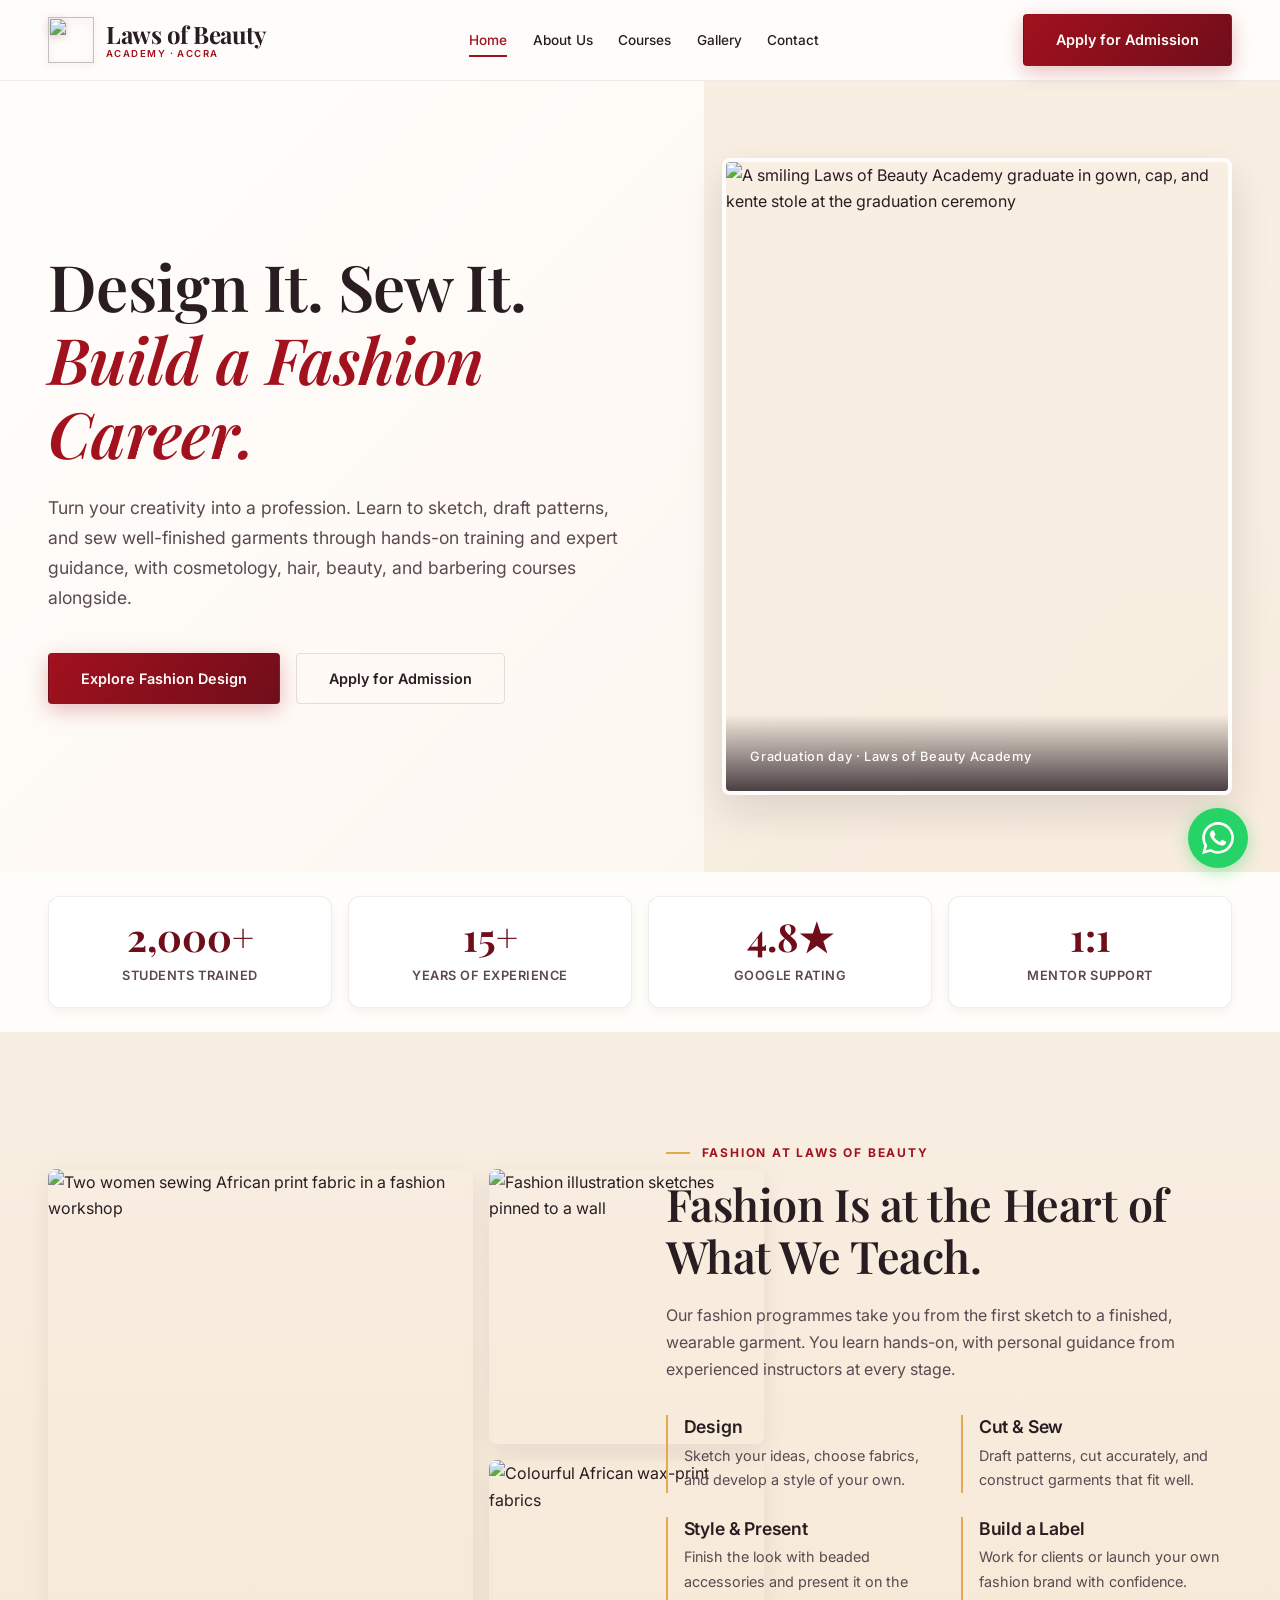
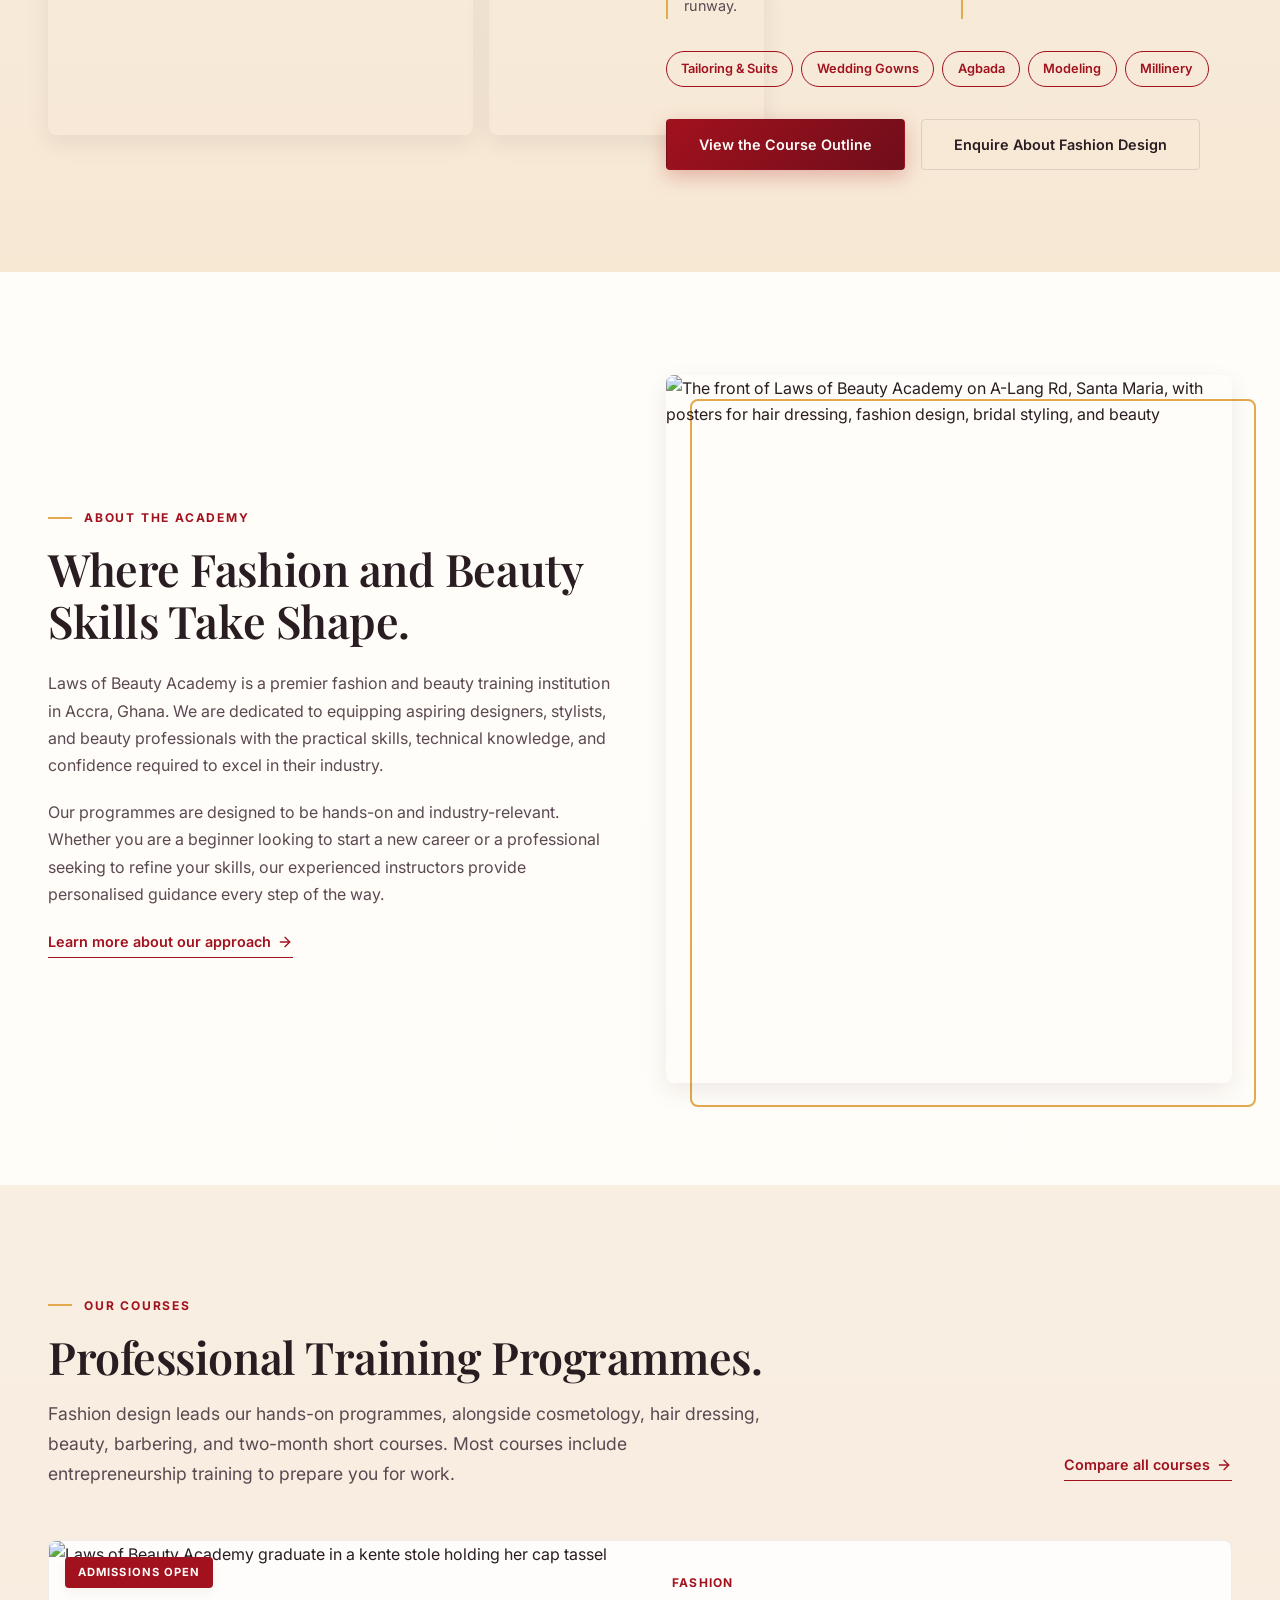
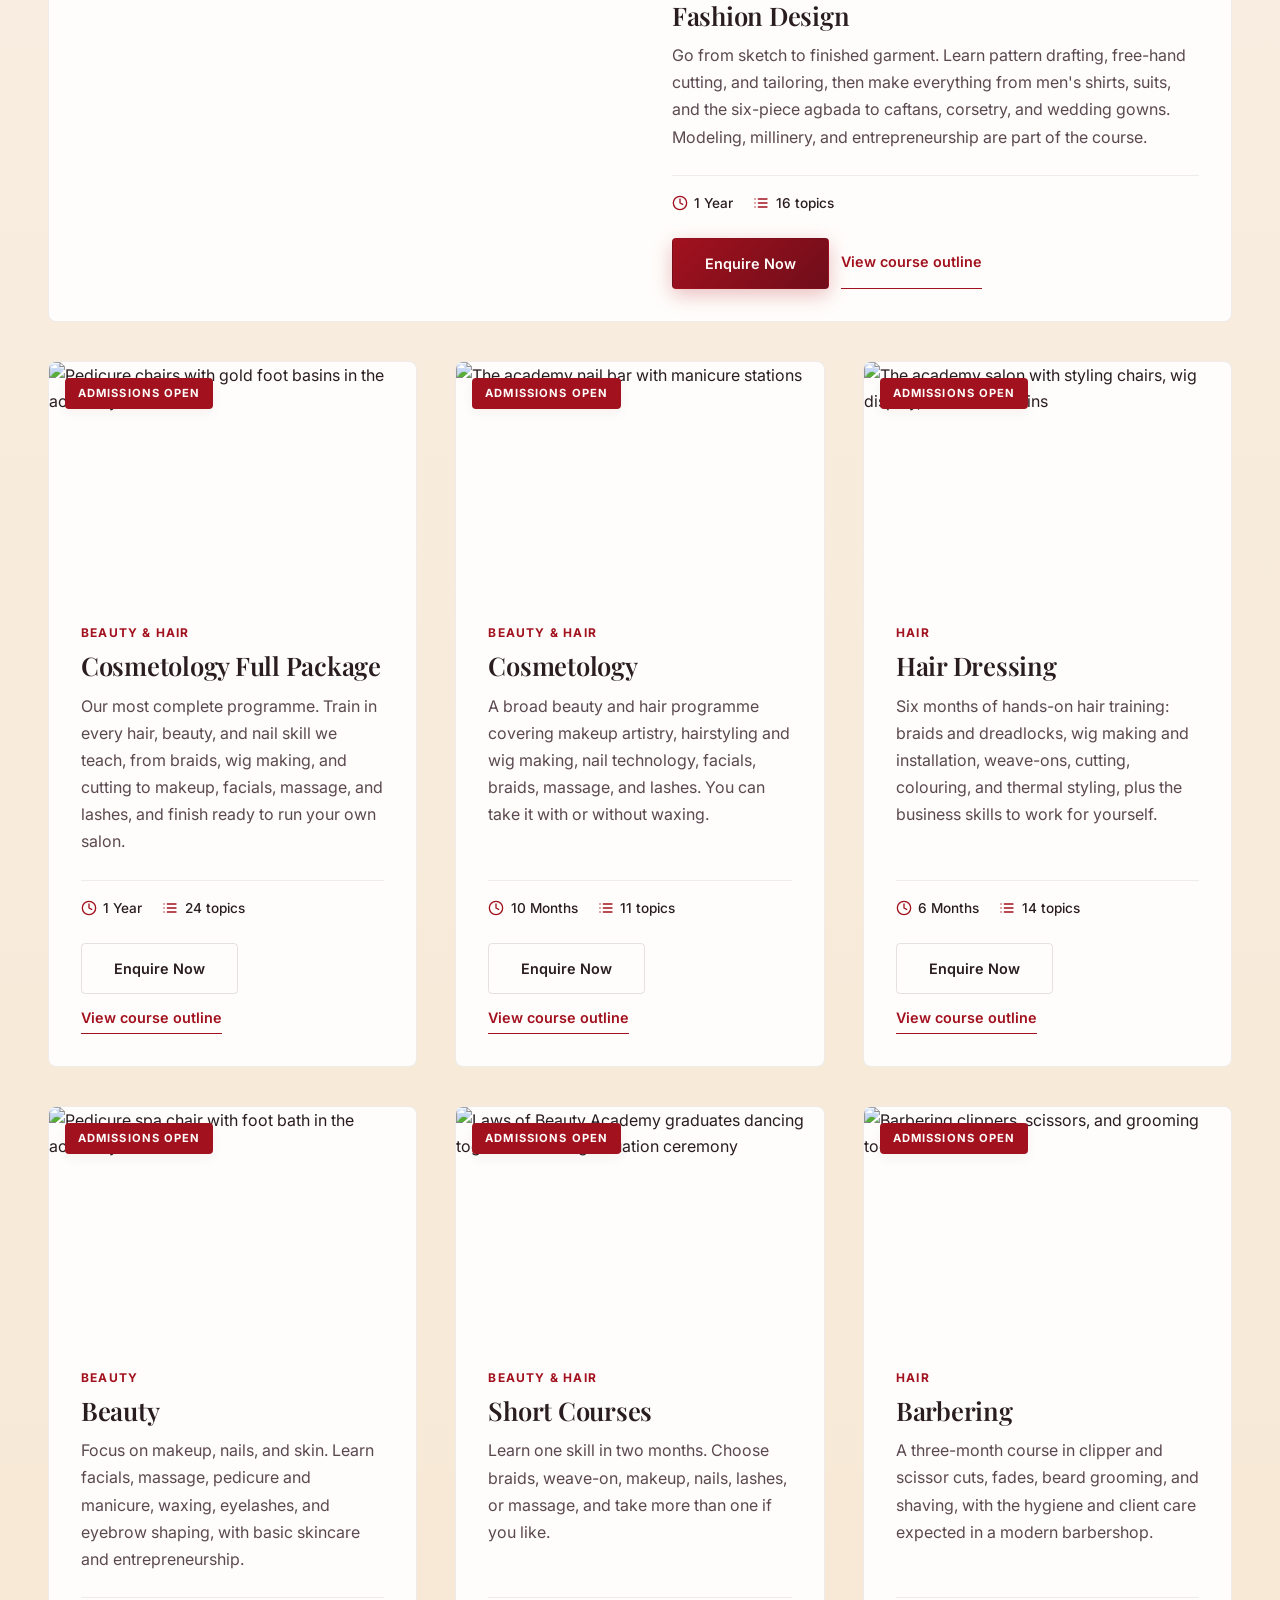
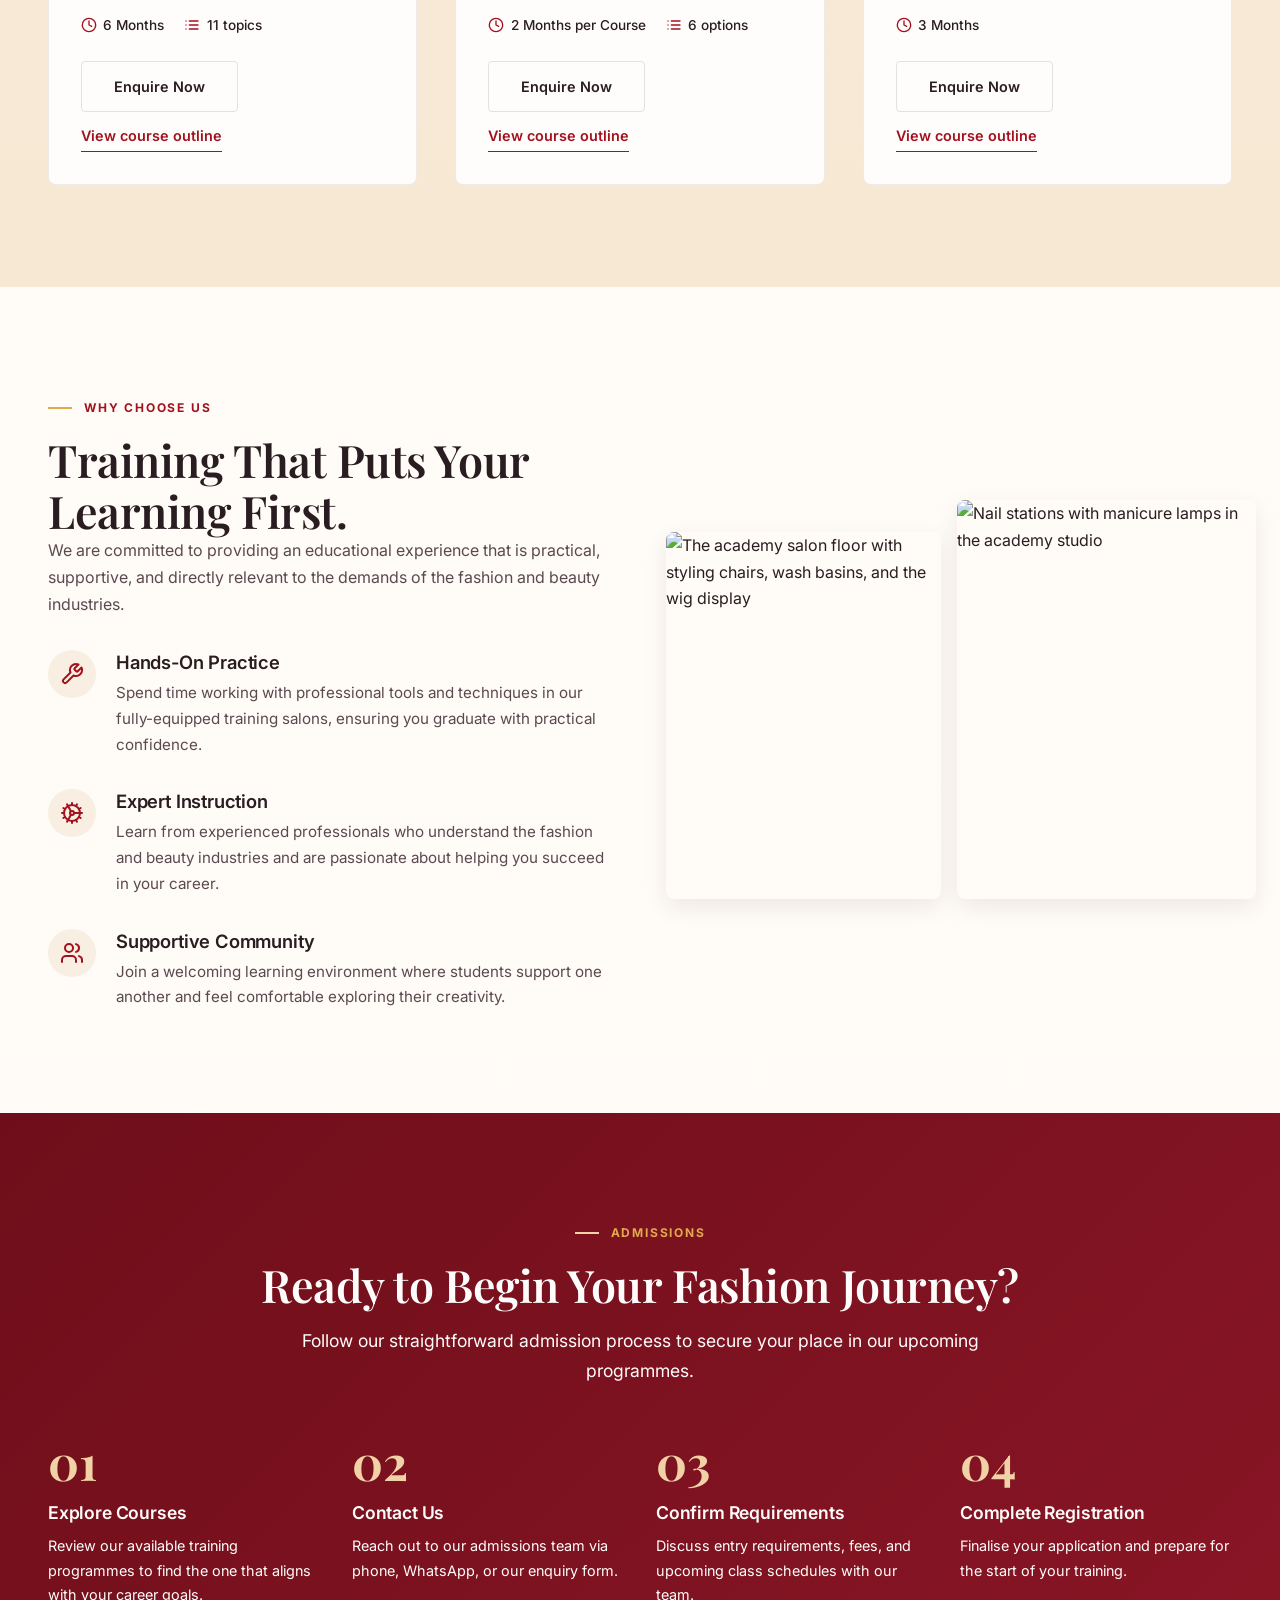
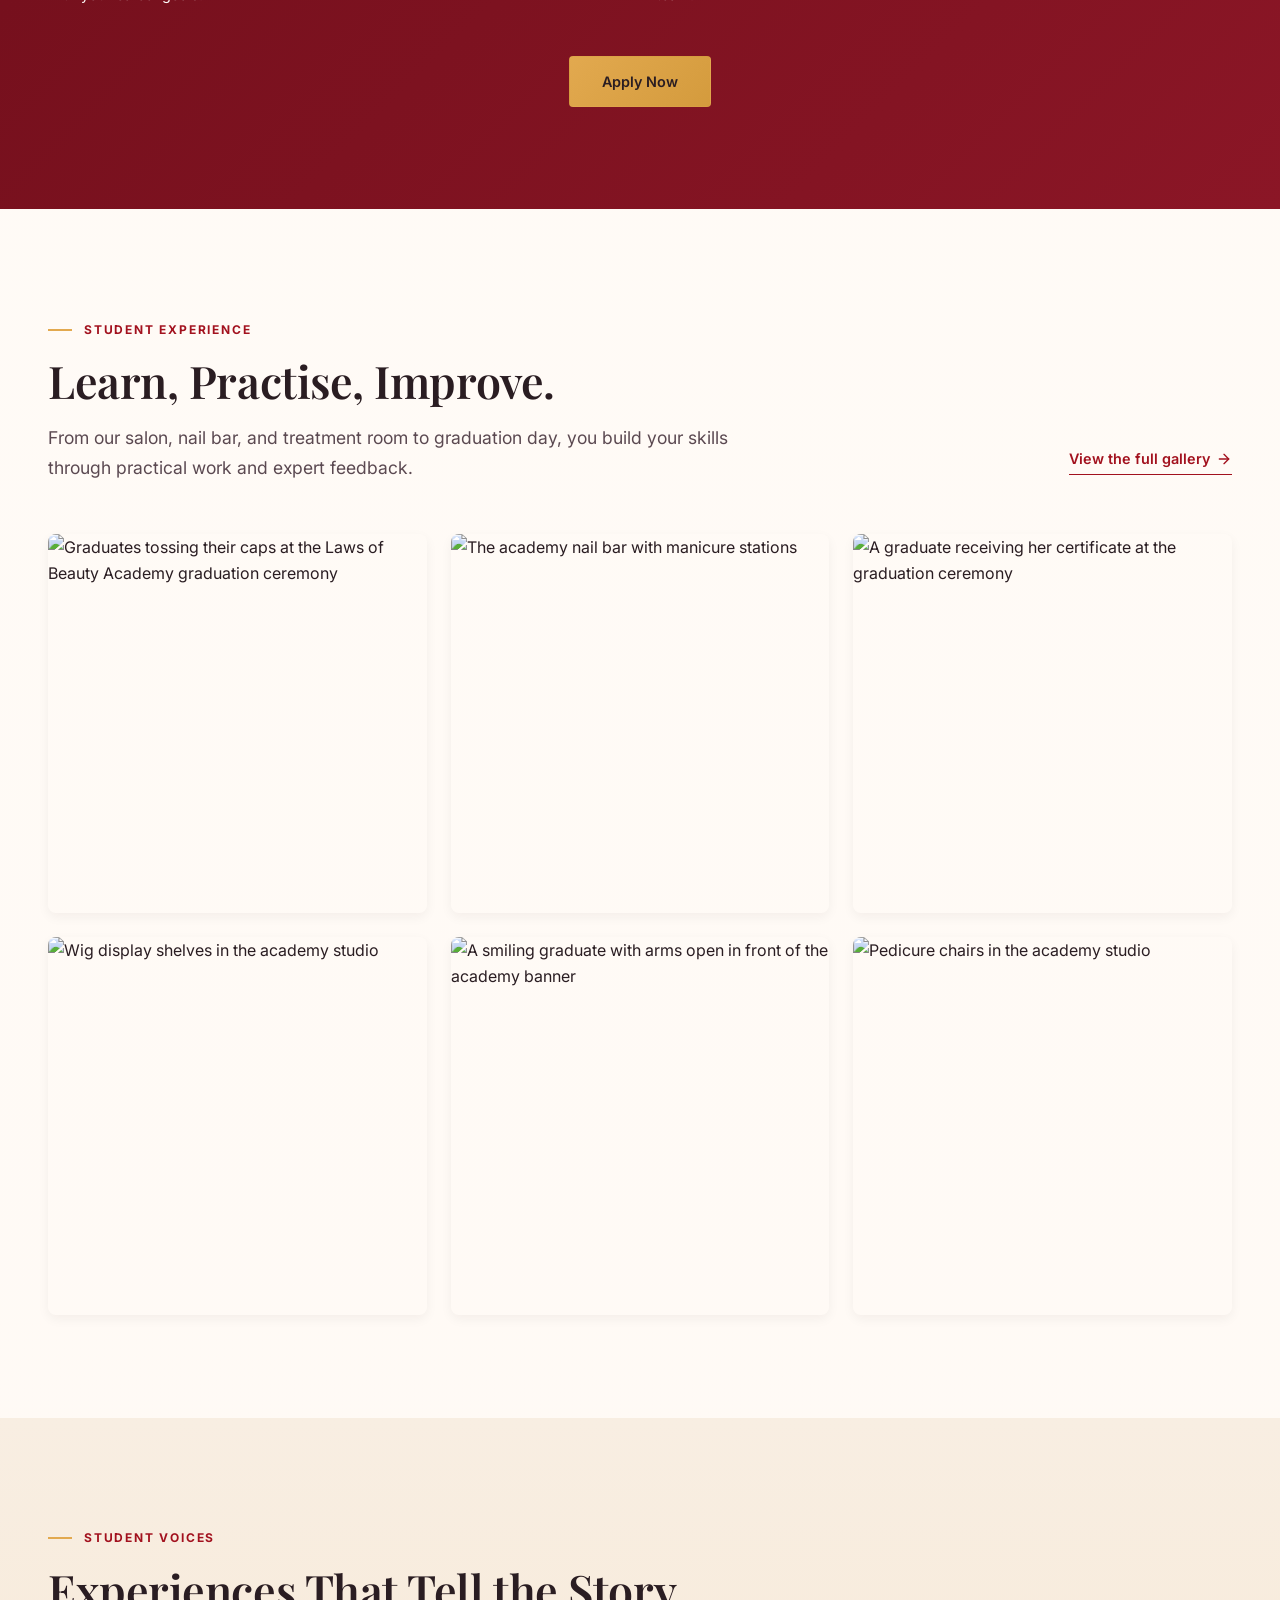
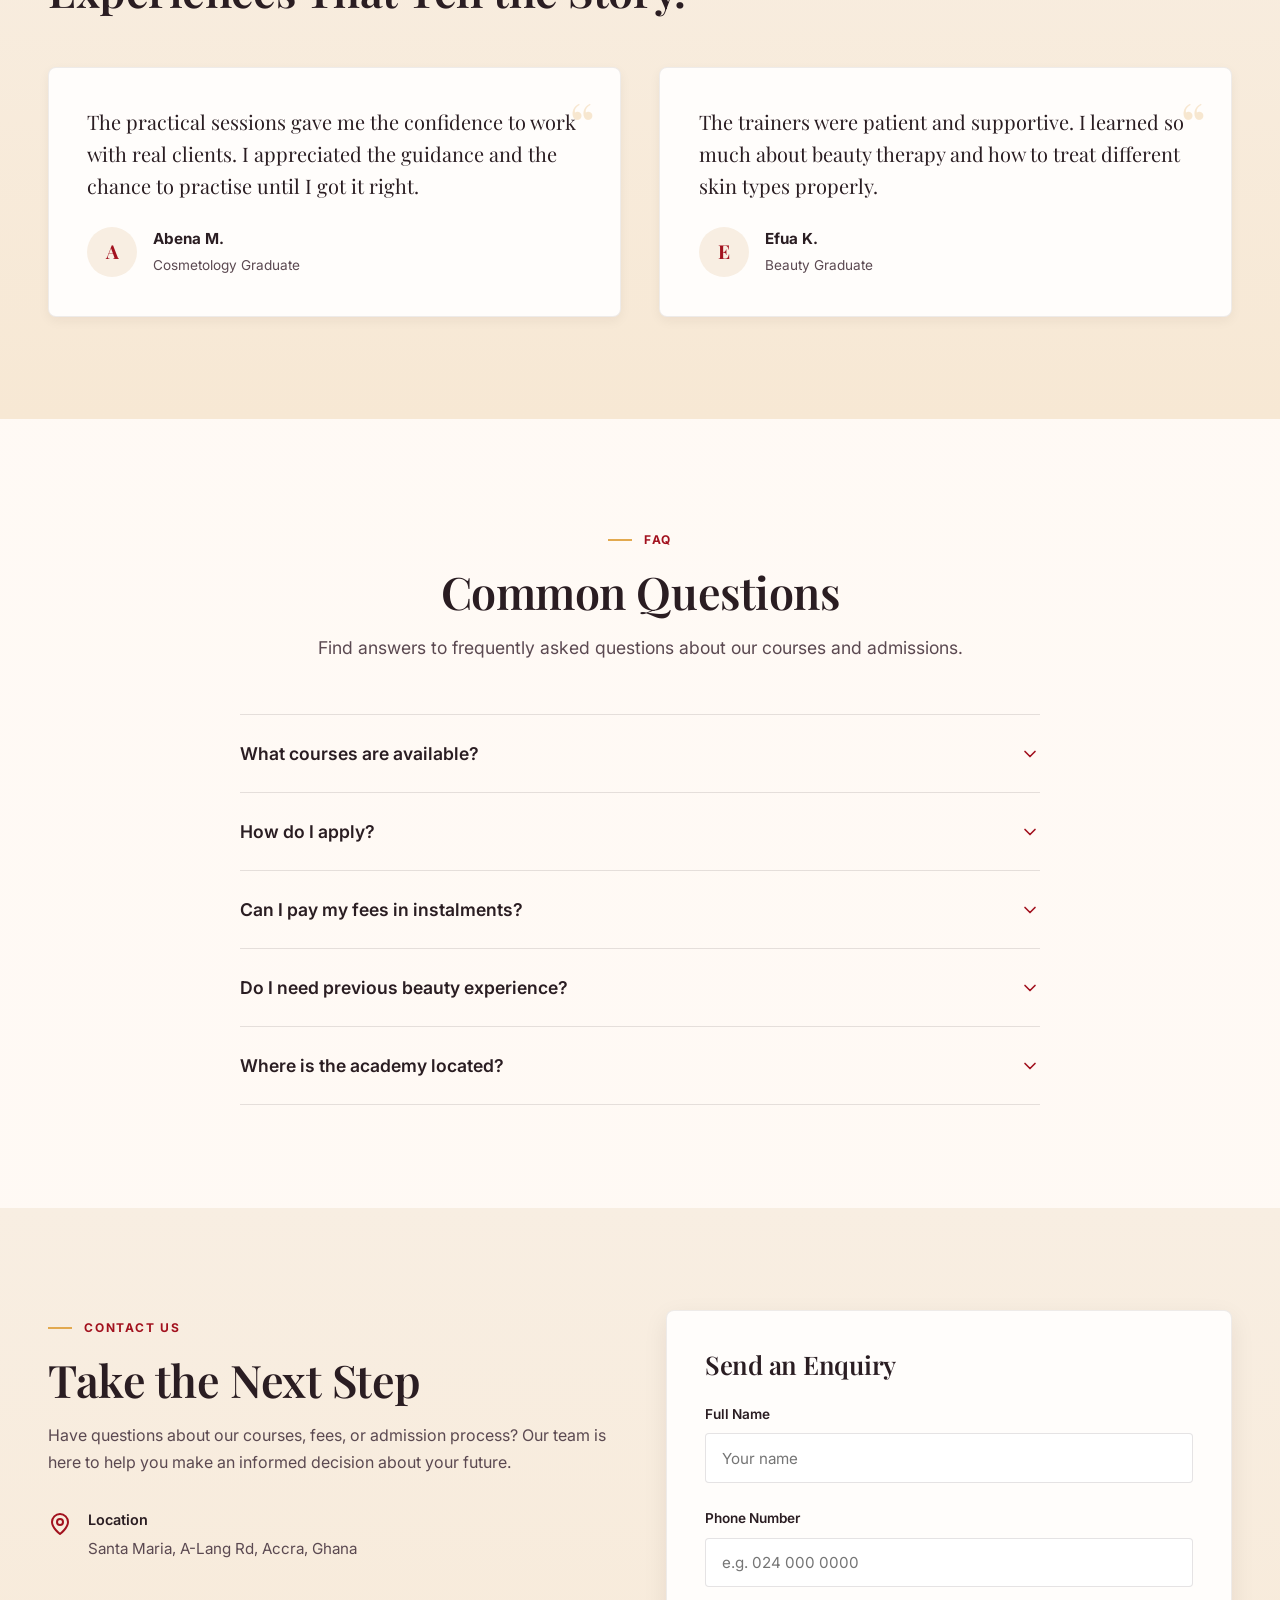
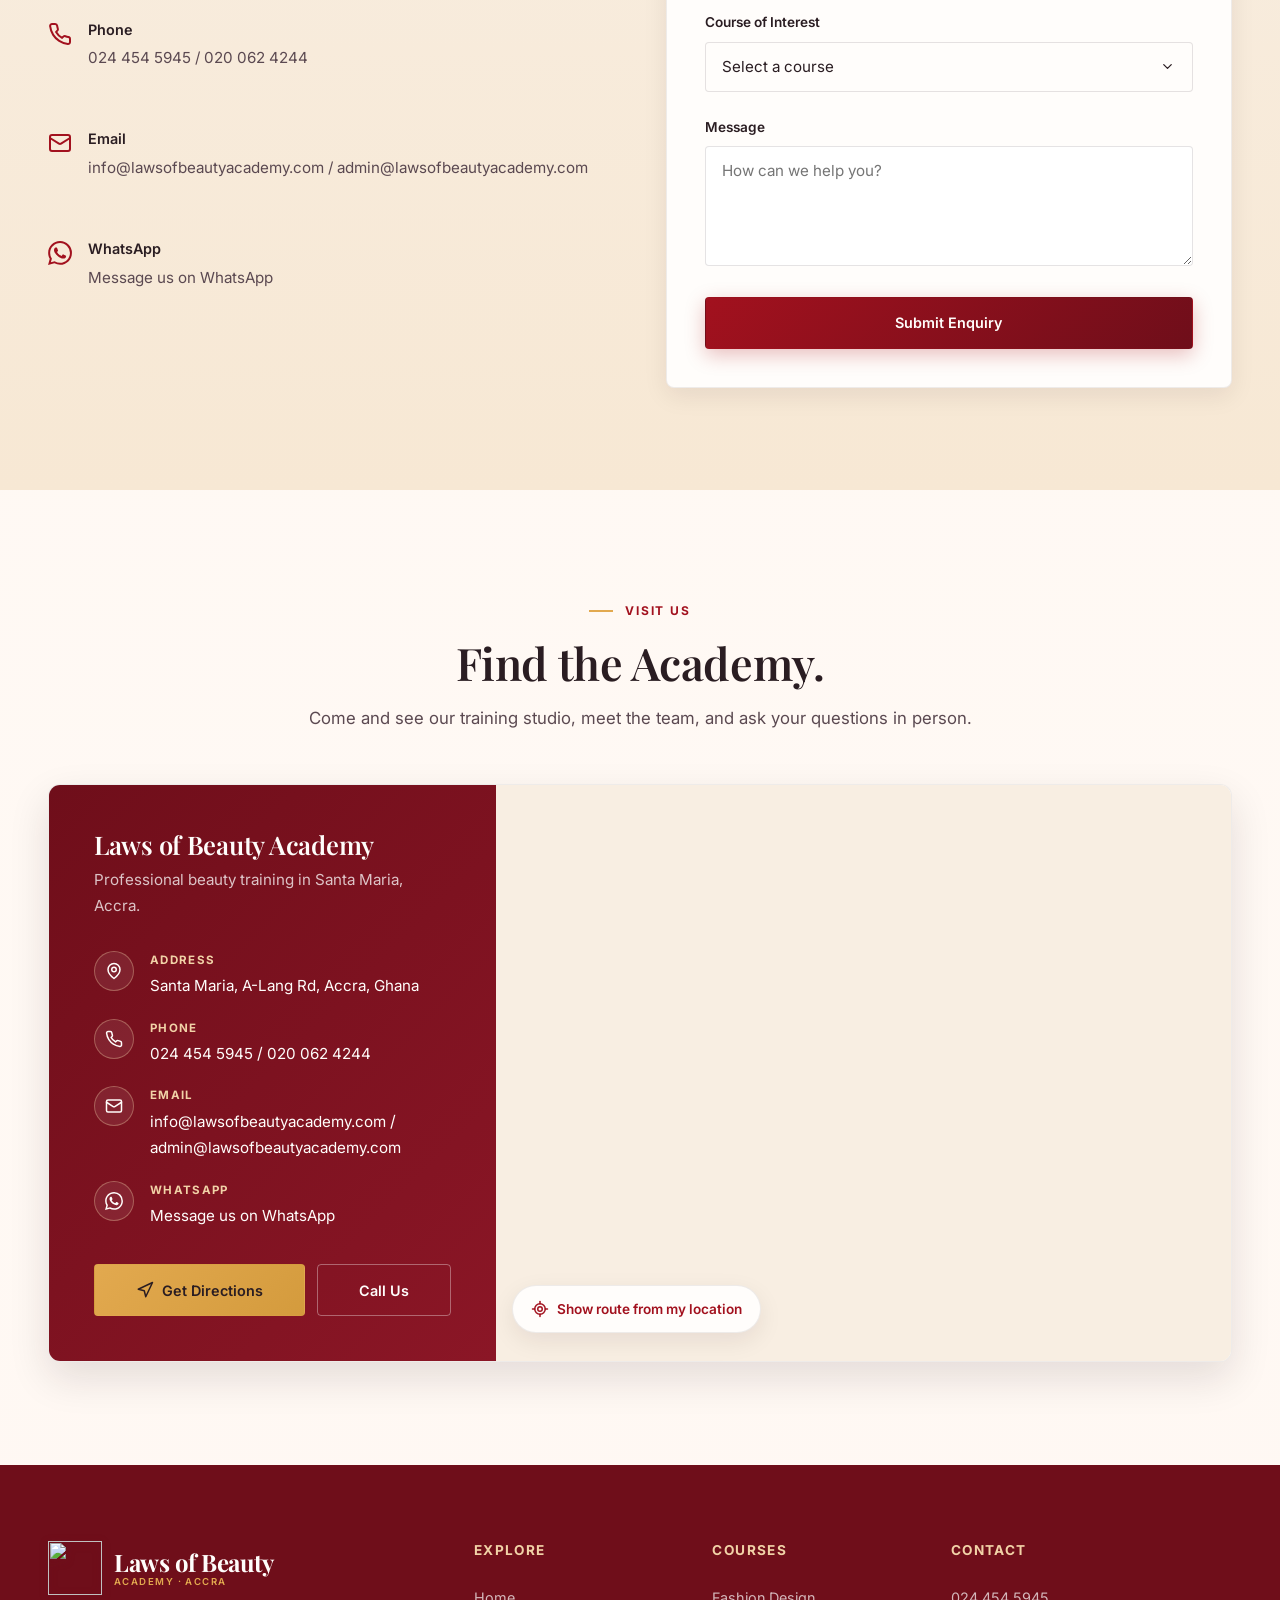
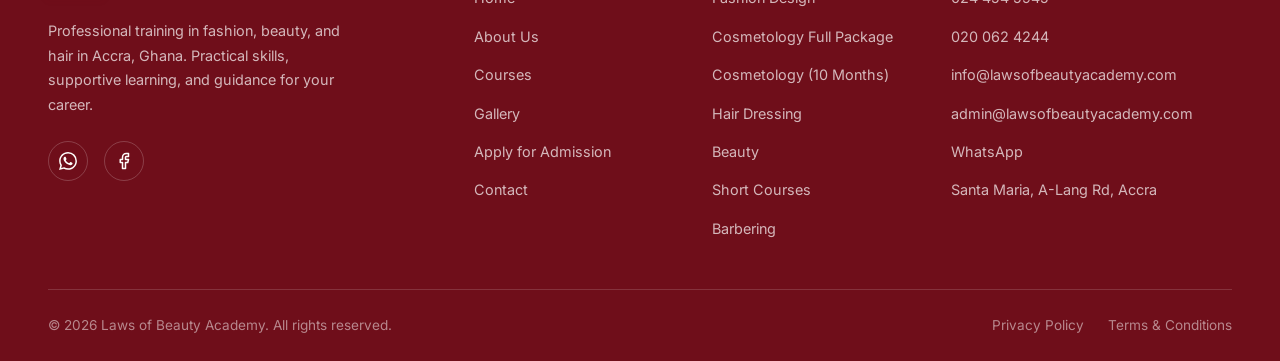
==== commit be66e1e7: "Remove the "Fashion Design School · Accra" label from the hero Co-Authored-By: Claude Opus 5.5 <nore" ====
--- a/index.html
+++ b/index.html
@@ -116,7 +116,6 @@
     <section class="hero">
       <div class="container hero-inner">
         <div class="hero-content">
-          <span class="eyebrow">Fashion Design School · Accra</span>
           <h1>Design It. Sew It. <em>Build a Fashion Career.</em></h1>
           <p>
             Turn your creativity into a profession. Learn to sketch, draft patterns, and sew well-finished garments through hands-on training and expert guidance, with cosmetology, hair, beauty, and barbering courses alongside.
